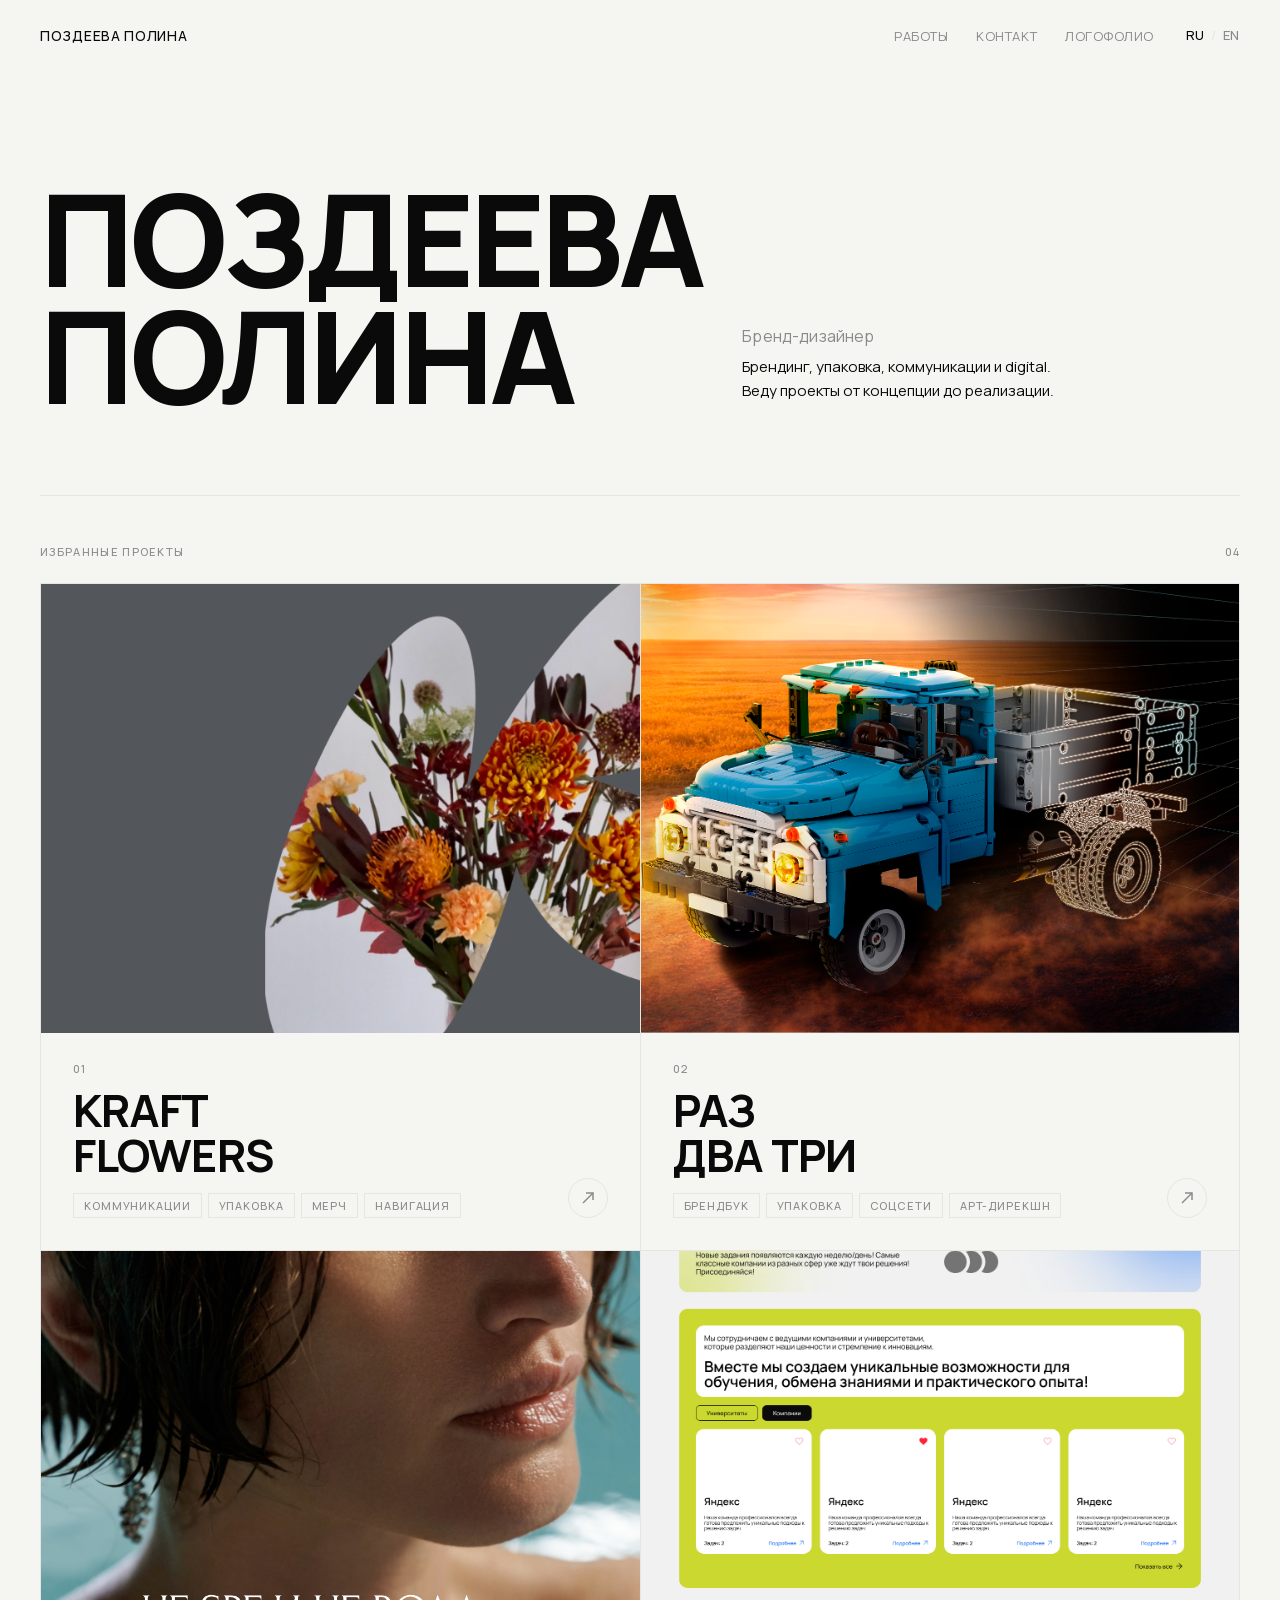
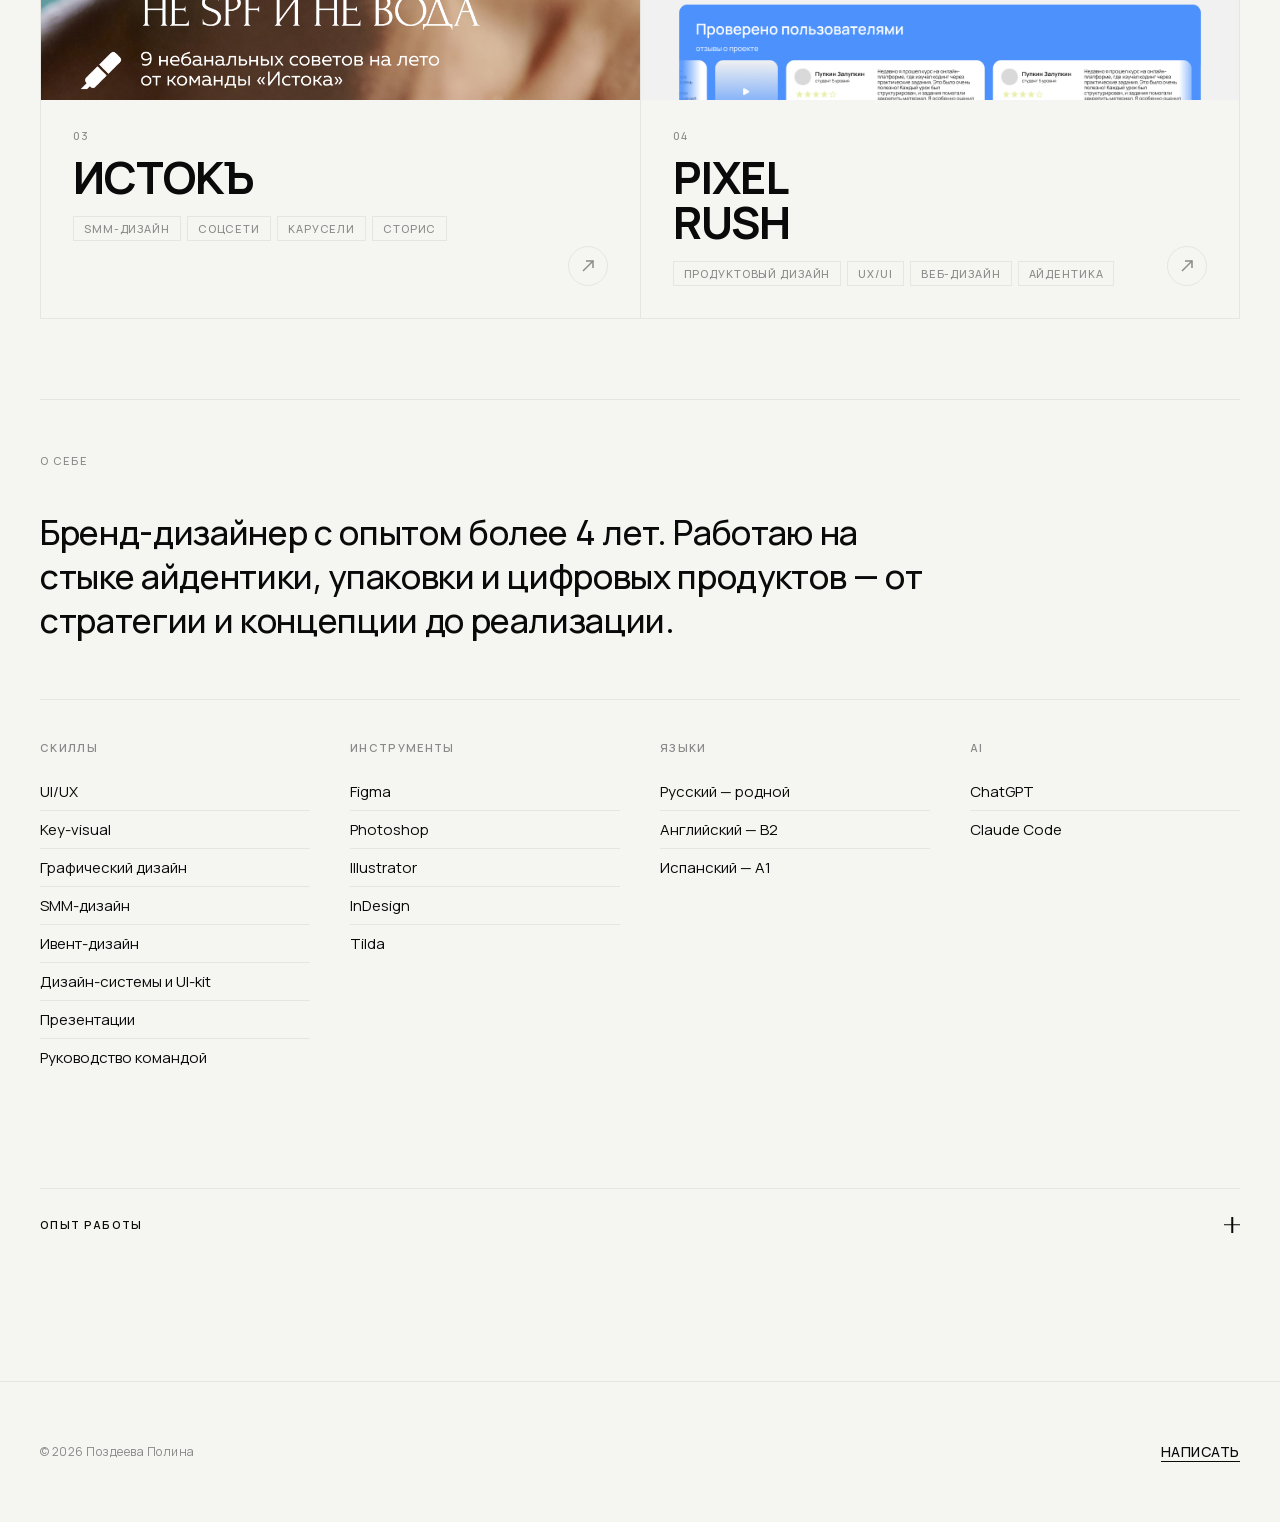
==== index.html @ fd15ca0d "Kraft: set new case cover image" ====
<!DOCTYPE html>
<html lang="ru">
<head>
  <meta charset="UTF-8">
  <meta name="viewport" content="width=device-width, initial-scale=1.0">
  <title>Поздеева Полина — Бренд-дизайнер</title>
  <meta name="description" content="Портфолио бренд-дизайнера Полины Поздеевой: брендинг, упаковка, коммуникации и digital. Kraft Flowers, Раз Два Три, Истокъ, PixelRush.">
  <meta property="og:type" content="website">
  <meta property="og:title" content="Поздеева Полина — Бренд-дизайнер">
  <meta property="og:description" content="Брендинг, упаковка, коммуникации и digital — от концепции до реализации.">
  <meta property="og:url" content="https://pauline-p-s.github.io/">
  <meta property="og:image" content="https://pauline-p-s.github.io/img/og.jpg">
  <meta property="og:image:width" content="1200">
  <meta property="og:image:height" content="630">
  <meta property="og:locale" content="ru_RU">
  <meta name="twitter:card" content="summary_large_image">
  <meta name="twitter:title" content="Поздеева Полина — Бренд-дизайнер">
  <meta name="twitter:description" content="Брендинг, упаковка, коммуникации и digital — от концепции до реализации.">
  <meta name="twitter:image" content="https://pauline-p-s.github.io/img/og.jpg">
  <meta name="theme-color" content="#f5f5f2">
  <link rel="stylesheet" href="style.css">
</head>
<body>

  <!-- NAV -->
  <nav class="nav" id="mainNav">
    <a href="index.html" class="nav-name" data-ru="Поздеева Полина" data-en="Pauline Pozdeeva">Поздеева Полина</a>
    <div class="nav-right">
      <ul class="nav-links">
        <li><a href="#cases" data-ru="Работы" data-en="Work">Работы</a></li>
        <li><a href="https://t.me/p_pauline" target="_blank" rel="noopener" data-ru="Контакт" data-en="Contact">Контакт</a></li>
        <li><a href="logofolio/index.html" data-ru="Логофолио" data-en="Logofolio">Логофолио</a></li>
      </ul>
      <div class="lang-switch">
        <button class="lang-btn active" data-lang="ru">RU</button>
        <span class="lang-sep">/</span>
        <button class="lang-btn" data-lang="en">EN</button>
      </div>
    </div>
  </nav>

  <!-- HERO -->
  <section class="hero">
    <h1 class="hero-name" data-ru="Поздеева<br>Полина" data-en="Pauline<br>Pozdeeva">Поздеева<br>Полина</h1>
    <div class="hero-info">
      <p class="hero-role" data-ru="Бренд-дизайнер" data-en="Brand Designer">Бренд-дизайнер</p>
      <p class="hero-desc" data-ru="Брендинг, упаковка, коммуникации и digital. Веду проекты от концепции до реализации." data-en="Branding, packaging, communications and digital. Driving projects from concept to delivery.">Брендинг, упаковка, коммуникации и digital. Веду проекты от концепции до реализации.</p>
    </div>
  </section>

  <div class="divider"></div>

  <!-- CASES -->
  <section id="cases">
    <div class="cases-header">
      <span class="cases-label" data-ru="Избранные проекты" data-en="Selected Work">Избранные проекты</span>
      <span class="cases-count">04</span>
    </div>

    <div class="cases-grid">

      <!-- CASE 1: KRAFT FLOWERS -->
      <a href="kraft-flowers.html" class="case-card">
        <div class="case-thumb">
          <img class="case-thumb-img" src="img/kraft-cover.png" alt="Kraft Flowers — Цветочная подписка">
        </div>
        <div class="case-body">
          <div class="case-num">01</div>
          <div class="case-client">Kraft<br>Flowers</div>
          <div class="case-tags">
            <span class="case-tag" data-ru="Коммуникации" data-en="Communications">Коммуникации</span>
            <span class="case-tag" data-ru="Упаковка" data-en="Packaging">Упаковка</span>
            <span class="case-tag" data-ru="Мерч" data-en="Merch">Мерч</span>
            <span class="case-tag" data-ru="Навигация" data-en="Wayfinding">Навигация</span>
          </div>
        </div>
        <div class="case-arrow">
          <svg viewBox="0 0 16 16"><line x1="3" y1="13" x2="13" y2="3"/><polyline points="6,3 13,3 13,10"/></svg>
        </div>
      </a>

      <!-- CASE 2: РАЗ ДВА ТРИ -->
      <a href="raz-dva-tri.html" class="case-card">
        <div class="case-thumb">
          <img class="case-thumb-img" src="img/123-zil.png" alt="Раз Два Три — конструкторы">
        </div>
        <div class="case-body">
          <div class="case-num">02</div>
          <div class="case-client">Раз<br>Два Три</div>
          <div class="case-tags">
            <span class="case-tag" data-ru="Брендбук" data-en="Brand Book">Брендбук</span>
            <span class="case-tag" data-ru="Упаковка" data-en="Packaging">Упаковка</span>
            <span class="case-tag" data-ru="Соцсети" data-en="Social Media">Соцсети</span>
            <span class="case-tag" data-ru="Арт-дирекшн" data-en="Art Direction">Арт-дирекшн</span>
          </div>
        </div>
        <div class="case-arrow">
          <svg viewBox="0 0 16 16"><line x1="3" y1="13" x2="13" y2="3"/><polyline points="6,3 13,3 13,10"/></svg>
        </div>
      </a>

      <!-- CASE 3: ИСТОКЪ -->
      <a href="istok.html" class="case-card">
        <div class="case-thumb">
          <img class="case-thumb-img" src="img/istok-1.png" alt="Истокъ — SMM-дизайн">
        </div>
        <div class="case-body">
          <div class="case-num">03</div>
          <div class="case-client">Истокъ</div>
          <div class="case-tags">
            <span class="case-tag" data-ru="SMM-дизайн" data-en="SMM Design">SMM-дизайн</span>
            <span class="case-tag" data-ru="Соцсети" data-en="Social Media">Соцсети</span>
            <span class="case-tag" data-ru="Карусели" data-en="Carousels">Карусели</span>
            <span class="case-tag" data-ru="Сторис" data-en="Stories">Сторис</span>
          </div>
        </div>
        <div class="case-arrow">
          <svg viewBox="0 0 16 16"><line x1="3" y1="13" x2="13" y2="3"/><polyline points="6,3 13,3 13,10"/></svg>
        </div>
      </a>

      <!-- CASE 4: PIXELRUSH -->
      <a href="pixelrush.html" class="case-card">
        <div class="case-thumb">
          <img class="case-thumb-img" src="img/pixelrush-concept.png" alt="PixelRush — EdTech-платформа">
        </div>
        <div class="case-body">
          <div class="case-num">04</div>
          <div class="case-client">Pixel<br>Rush</div>
          <div class="case-tags">
            <span class="case-tag" data-ru="Продуктовый дизайн" data-en="Product Design">Продуктовый дизайн</span>
            <span class="case-tag" data-ru="UX/UI" data-en="UX/UI">UX/UI</span>
            <span class="case-tag" data-ru="Веб-дизайн" data-en="Web Design">Веб-дизайн</span>
            <span class="case-tag" data-ru="Айдентика" data-en="Identity">Айдентика</span>
          </div>
        </div>
        <div class="case-arrow">
          <svg viewBox="0 0 16 16"><line x1="3" y1="13" x2="13" y2="3"/><polyline points="6,3 13,3 13,10"/></svg>
        </div>
      </a>

    </div>
  </section>

  <div class="divider" style="margin-top:80px;"></div>

  <!-- ABOUT -->
  <section id="about" class="about">
    <div class="about-header">
      <span class="cases-label" data-ru="О себе" data-en="About">О себе</span>
    </div>
    <div class="about-grid">
      <div class="about-intro">
        <p class="about-lead"
           data-ru="Бренд-дизайнер с опытом более 4 лет. Работаю на стыке айдентики, упаковки и цифровых продуктов — от стратегии и концепции до реализации."
           data-en="Brand designer with 4+ years of experience. Working at the intersection of identity, packaging and digital products — from strategy and concept to delivery.">
          Бренд-дизайнер с опытом более 4 лет. Работаю на стыке айдентики, упаковки и цифровых продуктов — от стратегии и концепции до реализации.
        </p>
      </div>

      <div class="about-cols">
        <div class="about-col">
          <h3 class="about-col-title" data-ru="Скиллы" data-en="Skills">Скиллы</h3>
          <ul class="about-list">
            <li data-ru="UI/UX" data-en="UI/UX">UI/UX</li>
            <li data-ru="Key-visual" data-en="Key-visual">Key-visual</li>
            <li data-ru="Графический дизайн" data-en="Graphic design">Графический дизайн</li>
            <li data-ru="SMM-дизайн" data-en="SMM design">SMM-дизайн</li>
            <li data-ru="Ивент-дизайн" data-en="Event design">Ивент-дизайн</li>
            <li data-ru="Дизайн-системы и UI-kit" data-en="Design systems & UI-kits">Дизайн-системы и UI-kit</li>
            <li data-ru="Презентации" data-en="Presentations">Презентации</li>
            <li data-ru="Руководство командой" data-en="Team leadership">Руководство командой</li>
          </ul>
        </div>

        <div class="about-col">
          <h3 class="about-col-title" data-ru="Инструменты" data-en="Tools">Инструменты</h3>
          <ul class="about-list">
            <li>Figma</li>
            <li>Photoshop</li>
            <li>Illustrator</li>
            <li>InDesign</li>
            <li>Tilda</li>
          </ul>
        </div>

        <div class="about-col">
          <h3 class="about-col-title" data-ru="Языки" data-en="Languages">Языки</h3>
          <ul class="about-list">
            <li data-ru="Русский — родной" data-en="Russian — native">Русский — родной</li>
            <li data-ru="Английский — B2" data-en="English — B2">Английский — B2</li>
            <li data-ru="Испанский — A1" data-en="Spanish — A1">Испанский — A1</li>
          </ul>
        </div>

        <div class="about-col">
          <h3 class="about-col-title">AI</h3>
          <ul class="about-list">
            <li>ChatGPT</li>
            <li>Claude Code</li>
          </ul>
        </div>
      </div>

      <!-- EXPERIENCE -->
      <details class="exp">
        <summary class="exp-summary">
          <span data-ru="Опыт работы" data-en="Work Experience">Опыт работы</span>
          <span class="exp-sign"></span>
        </summary>

        <div class="exp-job">
          <div class="exp-job-head">
            <span class="exp-co">Акселератор Возможностей</span>
            <span class="exp-role" data-ru="Графический дизайнер · ивент-брендинг" data-en="Graphic Designer · event branding">Графический дизайнер · ивент-брендинг</span>
            <span class="exp-dates" data-ru="июль 2024 — янв 2025" data-en="Jul 2024 — Jan 2025">июль 2024 — янв 2025</span>
          </div>
          <ul class="exp-list">
            <li data-ru="Создавала визуальные концепции конференций и хакатонов «под ключ»: логотип, фирменная графика, оформление пространства и промо-материалы." data-en="Built turnkey visual concepts for conferences and hackathons: logo, brand graphics, spatial design and promo materials.">Создавала визуальные концепции конференций и хакатонов «под ключ»: логотип, фирменная графика, оформление пространства и промо-материалы.</li>
            <li data-ru="Брендировала площадки крупных событий — включая 3 этажа Форума инновационных центров в кластере «Ломоносов»." data-en="Branded large-event venues — including 3 floors of the Innovation Centres Forum at the Lomonosov cluster.">Брендировала площадки крупных событий — включая 3 этажа Форума инновационных центров в кластере «Ломоносов».</li>
            <li data-ru="Разработала фирменный стиль для 5+ мероприятий и мерч для 1500+ участников форума." data-en="Developed identities for 5+ events and merch for 1,500+ forum attendees.">Разработала фирменный стиль для 5+ мероприятий и мерч для 1500+ участников форума.</li>
            <li data-ru="Собирала адаптивные лендинги на Tilda и вела предпечатную подготовку для широкоформатной и малой печати." data-en="Built responsive Tilda landing pages and handled pre-press for large-format and small-run printing.">Собирала адаптивные лендинги на Tilda и вела предпечатную подготовку для широкоформатной и малой печати.</li>
          </ul>
        </div>

        <div class="exp-job">
          <div class="exp-job-head">
            <span class="exp-co">PLANT</span>
            <span class="exp-role" data-ru="SMM-дизайнер · агентство" data-en="SMM Designer · agency">SMM-дизайнер · агентство</span>
            <span class="exp-dates" data-ru="май 2024 — июль 2024" data-en="May 2024 — Jul 2024">май 2024 — июль 2024</span>
          </div>
          <ul class="exp-list">
            <li data-ru="Вела контентные ленты (фото + графика) сразу для нескольких брендов: санаторий «Истокъ», косметика Story Sisters, одежда Furly, клиника POSSI." data-en="Ran content feeds (photo + graphics) for several brands at once: Istok resort, Story Sisters cosmetics, Furly clothing, POSSI clinic.">Вела контентные ленты (фото + графика) сразу для нескольких брендов: санаторий «Истокъ», косметика Story Sisters, одежда Furly, клиника POSSI.</li>
          </ul>
        </div>

        <div class="exp-job">
          <div class="exp-job-head">
            <span class="exp-co">Sibaristica Coffee Roasters</span>
            <span class="exp-role" data-ru="Дизайнер · производство и сеть кофеен" data-en="Designer · roastery & coffee shops">Дизайнер · производство и сеть кофеен</span>
            <span class="exp-dates" data-ru="май 2023 — июнь 2024" data-en="May 2023 — Jun 2024">май 2023 — июнь 2024</span>
          </div>
          <ul class="exp-list">
            <li data-ru="Отвечала за весь визуал бренда: соцсети, упаковка, мерч, инфографика и презентации." data-en="Owned the brand's entire visual output: social media, packaging, merch, infographics and presentations.">Отвечала за весь визуал бренда: соцсети, упаковка, мерч, инфографика и презентации.</li>
            <li data-ru="Собрала гайдлайн по упаковке, по которому сотрудники без дизайн-навыков самостоятельно создают визуалы — это сняло нагрузку с дизайна." data-en="Created a packaging guideline that lets non-designers produce on-brand visuals themselves — taking load off the design team.">Собрала гайдлайн по упаковке, по которому сотрудники без дизайн-навыков самостоятельно создают визуалы — это сняло нагрузку с дизайна.</li>
          </ul>
        </div>

        <div class="exp-job">
          <div class="exp-job-head">
            <span class="exp-co">BAUM</span>
            <span class="exp-role" data-ru="Графический дизайнер · IT · проектно" data-en="Graphic Designer · IT · project-based">Графический дизайнер · IT · проектно</span>
          </div>
          <ul class="exp-list">
            <li data-ru="Разработала концепцию фирменного стиля продукта Codium: логотип, цвета, шрифтовую систему." data-en="Developed the brand identity concept for the Codium product: logo, colours and type system.">Разработала концепцию фирменного стиля продукта Codium: логотип, цвета, шрифтовую систему.</li>
            <li data-ru="Создала key-visual и линейку мерча для 200+ сотрудников (лонгсливы, кардиганы, шопперы, кружки, бутылки)." data-en="Created the key visual and a merch line for 200+ employees (longsleeves, cardigans, totes, mugs, bottles).">Создала key-visual и линейку мерча для 200+ сотрудников (лонгсливы, кардиганы, шопперы, кружки, бутылки).</li>
            <li data-ru="Готовила макеты к печати, адаптировала веб-страницы под десктоп и мобайл, вела коммуникацию с производствами и подрядчиками." data-en="Prepared print-ready artwork, adapted web pages for desktop and mobile, and managed production houses and contractors.">Готовила макеты к печати, адаптировала веб-страницы под десктоп и мобайл, вела коммуникацию с производствами и подрядчиками.</li>
          </ul>
        </div>

        <div class="exp-job">
          <div class="exp-job-head">
            <span class="exp-co">MIXAR</span>
            <span class="exp-role" data-ru="UI/UX-дизайнер · AR/VR-агентство · проектно" data-en="UI/UX Designer · AR/VR agency · project-based">UI/UX-дизайнер · AR/VR-агентство · проектно</span>
          </div>
          <ul class="exp-list">
            <li data-ru="Проектировала интерфейсы сайтов и веб-страниц." data-en="Designed interfaces for websites and web pages.">Проектировала интерфейсы сайтов и веб-страниц.</li>
            <li data-ru="Сделала UI для интерфейса 3D-визуализации (проект для ЛУКОЙЛ) и админ-панели заказчика." data-en="Designed the UI for a 3D-visualization interface (a project for Lukoil) and the client's admin panel.">Сделала UI для интерфейса 3D-визуализации (проект для ЛУКОЙЛ) и админ-панели заказчика.</li>
          </ul>
        </div>

        <div class="exp-job">
          <div class="exp-job-head">
            <span class="exp-co">LINII</span>
            <span class="exp-role" data-ru="SMM-дизайнер · брендинговое агентство · проектно" data-en="SMM Designer · branding agency · project-based">SMM-дизайнер · брендинговое агентство · проектно</span>
          </div>
          <ul class="exp-list">
            <li data-ru="Сделала 30+ креативов для соцсетей строго в бренд-гайдлайне: кейсы, тренды в дизайне, анонсы мероприятий, интервью с экспертами." data-en="Produced 30+ social creatives strictly within the brand guideline: case studies, design trends, event announcements, expert interviews.">Сделала 30+ креативов для соцсетей строго в бренд-гайдлайне: кейсы, тренды в дизайне, анонсы мероприятий, интервью с экспертами.</li>
            <li data-ru="Монтировала видео и адаптировала экспертные статьи к публикации — подбор иллюстраций и вёрстка в едином стиле бренда." data-en="Edited video and adapted expert articles for publication — sourcing imagery and laying out content in the unified brand style.">Монтировала видео и адаптировала экспертные статьи к публикации — подбор иллюстраций и вёрстка в едином стиле бренда.</li>
          </ul>
        </div>
      </details>
    </div>
  </section>

  <!-- FOOTER -->
  <footer class="footer">
    <span class="footer-copy" data-ru="© 2026 Поздеева Полина" data-en="© 2026 Pauline Pozdeeva">© 2026 Поздеева Полина</span>
    <div class="footer-contact">
      <a href="https://t.me/p_pauline" target="_blank" rel="noopener" data-ru="Написать" data-en="Get in touch">Написать</a>
    </div>
  </footer>

  <script src="lang.js"></script>
  <script>
    // Nav scroll state
    const nav = document.getElementById('mainNav');
    window.addEventListener('scroll', () => {
      nav.classList.toggle('scrolled', window.scrollY > 10);
    });
  </script>
</body>
</html>
---- style.css ----
/* ============================================
   PAULINE POZDEEVA — PORTFOLIO
   ============================================ */

@font-face {
  font-family: 'Hauora';
  src: url('fonts/HauoraGX.ttf') format('truetype');
  font-weight: 100 900;
  font-style: normal;
}

/* ---- RESET & BASE ---- */
*, *::before, *::after { box-sizing: border-box; margin: 0; padding: 0; }

:root {
  --black: #0a0a0a;
  --white: #f5f5f2;
  --grey: #8a8a8a;
  --grey-light: #e5e5e2;
  --font: 'Hauora', 'Arial', sans-serif;
  --ease: cubic-bezier(0.16, 1, 0.3, 1);
}

html { font-size: 16px; scroll-behavior: smooth; }

body {
  font-family: var(--font);
  background: var(--white);
  color: var(--black);
  -webkit-font-smoothing: antialiased;
  overflow-x: hidden;
}

a { color: inherit; text-decoration: none; }
img { display: block; width: 100%; height: 100%; object-fit: cover; }

/* ---- NAV ---- */
.nav {
  position: fixed;
  top: 0; left: 0; right: 0;
  z-index: 100;
  display: flex;
  justify-content: space-between;
  align-items: center;
  padding: 24px 40px;
  background: var(--white);
  border-bottom: 1px solid transparent;
  transition: border-color 0.3s;
}

.nav.scrolled { border-color: var(--grey-light); }

.nav-name {
  font-size: 14px;
  font-weight: 500;
  letter-spacing: 0.05em;
  text-transform: uppercase;
}

.nav-right {
  display: flex;
  align-items: center;
  gap: 32px;
}

.nav-links {
  display: flex;
  gap: 28px;
  list-style: none;
}

.nav-links a {
  font-size: 13px;
  font-weight: 400;
  color: var(--grey);
  letter-spacing: 0.04em;
  text-transform: uppercase;
  transition: color 0.2s;
}
.nav-links a:hover { color: var(--black); }

.lang-switch {
  display: flex;
  gap: 6px;
  font-size: 13px;
  font-weight: 500;
  letter-spacing: 0.05em;
  text-transform: uppercase;
}

.lang-btn {
  background: none;
  border: none;
  cursor: pointer;
  font-family: var(--font);
  font-size: 13px;
  font-weight: 500;
  letter-spacing: 0.05em;
  text-transform: uppercase;
  color: var(--grey);
  transition: color 0.2s;
  padding: 0;
}
.lang-btn.active { color: var(--black); }
.lang-btn:hover { color: var(--black); }

.lang-sep { color: var(--grey-light); }

/* ---- HERO ---- */
.hero {
  padding: 160px 40px 80px;
  display: grid;
  grid-template-columns: 1fr 1fr;
  gap: 0;
  align-items: end;
  min-height: 55vh;
}

.hero-name {
  font-size: clamp(72px, 10vw, 140px);
  font-weight: 800;
  line-height: 0.92;
  letter-spacing: -0.03em;
  text-transform: uppercase;
}

.hero-info {
  padding-bottom: 12px;
  padding-left: 40px;
}

.hero-role {
  font-size: 16px;
  font-weight: 400;
  color: var(--grey);
  margin-bottom: 8px;
  letter-spacing: 0.01em;
}

.hero-desc {
  font-size: 15px;
  font-weight: 400;
  line-height: 1.6;
  max-width: 320px;
  color: var(--black);
}

/* ---- DIVIDER ---- */
.divider {
  height: 1px;
  background: var(--grey-light);
  margin: 0 40px;
}

/* ---- CASES ---- */
.cases-header {
  padding: 48px 40px 24px;
  display: flex;
  justify-content: space-between;
  align-items: baseline;
}

.cases-label {
  font-size: 11px;
  font-weight: 500;
  letter-spacing: 0.12em;
  text-transform: uppercase;
  color: var(--grey);
}

.cases-count {
  font-size: 11px;
  font-weight: 500;
  letter-spacing: 0.1em;
  color: var(--grey);
}

.cases-grid {
  display: grid;
  grid-template-columns: 1fr 1fr;
  gap: 1px;
  background: var(--grey-light);
  margin: 0 40px;
  border: 1px solid var(--grey-light);
}

/* ---- CASE CARD ---- */
.case-card {
  background: var(--white);
  cursor: pointer;
  overflow: hidden;
  position: relative;
  display: block;
  transition: background 0.3s var(--ease);
}

.case-card:hover { background: var(--black); }

.case-thumb {
  aspect-ratio: 4/3;
  overflow: hidden;
  position: relative;
  background: var(--grey-light);
}

.case-thumb-img {
  width: 100%;
  height: 100%;
  object-fit: cover;
  transition: transform 0.7s var(--ease), opacity 0.3s;
}
.case-card:hover .case-thumb-img { transform: scale(1.04); }

/* KF placeholder */
.case-thumb-placeholder {
  width: 100%;
  height: 100%;
  display: flex;
  align-items: center;
  justify-content: center;
  transition: opacity 0.3s;
}
.kf-placeholder {
  background: #4a4f4a;
}
.kf-placeholder-inner {
  width: 60px;
  height: 60px;
  opacity: 0.3;
}

.case-body {
  padding: 28px 32px 32px;
}

.case-num {
  font-size: 11px;
  font-weight: 500;
  letter-spacing: 0.1em;
  color: var(--grey);
  margin-bottom: 12px;
  transition: color 0.3s;
}
.case-card:hover .case-num { color: rgba(255,255,255,0.4); }

.case-client {
  font-size: clamp(28px, 3.5vw, 48px);
  font-weight: 700;
  line-height: 1;
  letter-spacing: -0.02em;
  text-transform: uppercase;
  margin-bottom: 10px;
  transition: color 0.3s;
}
.case-card:hover .case-client { color: var(--white); }

.case-tags {
  display: flex;
  flex-wrap: wrap;
  gap: 6px;
  margin-top: 16px;
}

.case-tag {
  font-size: 11px;
  font-weight: 500;
  letter-spacing: 0.08em;
  text-transform: uppercase;
  padding: 4px 10px;
  border: 1px solid var(--grey-light);
  color: var(--grey);
  transition: border-color 0.3s, color 0.3s;
}
.case-card:hover .case-tag {
  border-color: rgba(255,255,255,0.15);
  color: rgba(255,255,255,0.5);
}

.case-arrow {
  position: absolute;
  bottom: 32px;
  right: 32px;
  width: 40px;
  height: 40px;
  border: 1px solid var(--grey-light);
  border-radius: 50%;
  display: flex;
  align-items: center;
  justify-content: center;
  transition: all 0.3s var(--ease);
}
.case-arrow svg {
  width: 16px;
  height: 16px;
  stroke: var(--grey);
  fill: none;
  stroke-width: 1.5;
  transition: stroke 0.3s;
}
.case-card:hover .case-arrow {
  border-color: rgba(255,255,255,0.3);
  transform: translate(2px, -2px);
}
.case-card:hover .case-arrow svg { stroke: var(--white); }

/* ---- FOOTER ---- */
.footer {
  padding: 60px 40px;
  display: flex;
  justify-content: space-between;
  align-items: center;
  margin-top: 80px;
  border-top: 1px solid var(--grey-light);
}

.footer-copy {
  font-size: 12px;
  color: var(--grey);
  letter-spacing: 0.04em;
}

.footer-contact { display: flex; align-items: center; gap: 28px; }
.footer-contact a {
  font-size: 14px;
  font-weight: 500;
  letter-spacing: 0.04em;
  text-transform: uppercase;
  border-bottom: 1px solid var(--black);
  transition: opacity 0.2s;
}
.footer-contact a:hover { opacity: 0.5; }

/* ============================================
   CASE PAGE
   ============================================ */

.case-page-nav {
  position: fixed;
  top: 0; left: 0; right: 0;
  z-index: 100;
  display: flex;
  justify-content: space-between;
  align-items: center;
  padding: 24px 40px;
  background: var(--white);
  border-bottom: 1px solid var(--grey-light);
}

.back-link {
  display: flex;
  align-items: center;
  gap: 10px;
  font-size: 13px;
  font-weight: 500;
  letter-spacing: 0.05em;
  text-transform: uppercase;
  color: var(--grey);
  transition: color 0.2s;
}
.back-link:hover { color: var(--black); }
.back-link svg {
  width: 16px; height: 16px;
  stroke: currentColor; fill: none; stroke-width: 1.5;
}

/* Case Hero */
.case-hero {
  padding: 130px 40px 64px;
  display: grid;
  grid-template-columns: 1fr 1fr;
  gap: 40px;
  align-items: end;
}

.case-hero-meta { }

.case-hero-index {
  font-size: 11px;
  font-weight: 500;
  letter-spacing: 0.12em;
  text-transform: uppercase;
  color: var(--grey);
  margin-bottom: 20px;
}

.case-hero-title {
  font-size: clamp(56px, 8vw, 112px);
  font-weight: 800;
  line-height: 0.9;
  letter-spacing: -0.03em;
  text-transform: uppercase;
}

.case-hero-desc {
  font-size: 16px;
  font-weight: 400;
  line-height: 1.65;
  color: #444;
  max-width: 400px;
}

.case-hero-tags {
  display: flex;
  flex-wrap: wrap;
  gap: 8px;
  margin-top: 24px;
}
.case-hero-tag {
  font-size: 11px;
  font-weight: 500;
  letter-spacing: 0.08em;
  text-transform: uppercase;
  padding: 5px 12px;
  border: 1px solid var(--grey-light);
  color: var(--grey);
}

/* Case Sections */
.case-section {
  padding: 0 40px 80px;
}

.case-section-label {
  font-size: 11px;
  font-weight: 500;
  letter-spacing: 0.12em;
  text-transform: uppercase;
  color: var(--grey);
  margin-bottom: 32px;
  padding-top: 64px;
  border-top: 1px solid var(--grey-light);
}

.case-section-title {
  font-size: clamp(32px, 4vw, 52px);
  font-weight: 700;
  line-height: 1;
  letter-spacing: -0.02em;
  text-transform: uppercase;
  margin-bottom: 20px;
}

.case-section-text {
  font-size: 15px;
  line-height: 1.7;
  color: #444;
  max-width: 560px;
  margin-bottom: 40px;
}

/* Image grids */
.img-full {
  aspect-ratio: 16/9;
  overflow: hidden;
  background: var(--grey-light);
  margin-bottom: 2px;
}

.img-two {
  display: grid;
  grid-template-columns: 1fr 1fr;
  gap: 2px;
  margin-bottom: 2px;
}

.img-two .img-cell {
  aspect-ratio: 4/3;
  overflow: hidden;
  background: var(--grey-light);
}

.img-three {
  display: grid;
  grid-template-columns: 1fr 1fr 1fr;
  gap: 2px;
  margin-bottom: 2px;
}

.img-three .img-cell {
  aspect-ratio: 3/4;
  overflow: hidden;
  background: var(--grey-light);
}

.img-wide-narrow {
  display: grid;
  grid-template-columns: 2fr 1fr;
  gap: 2px;
  margin-bottom: 2px;
}
.img-wide-narrow .img-cell {
  aspect-ratio: auto;
  min-height: 400px;
  overflow: hidden;
  background: var(--grey-light);
}

/* Placeholder fills */
.fill-kf-dark { background: #3d4240; }
.fill-kf-green { background: #5a7a3a; }
.fill-dark { background: #111; }
.fill-kraft { background: #c8a96e; }

.placeholder-label {
  display: flex;
  align-items: center;
  justify-content: center;
  width: 100%;
  height: 100%;
  font-size: 11px;
  letter-spacing: 0.1em;
  text-transform: uppercase;
  color: rgba(255,255,255,0.2);
  font-weight: 500;
}

/* Caption */
.caption {
  font-size: 12px;
  color: var(--grey);
  letter-spacing: 0.04em;
  margin-top: 12px;
  margin-bottom: 40px;
}

/* ============================================
   ABOUT SECTION
   ============================================ */
.about { padding: 48px 40px 40px; }
.about-header { margin-bottom: 40px; }

.about-grid { display: grid; grid-template-columns: 1fr; gap: 56px; }

.about-lead {
  font-size: clamp(22px, 2.8vw, 34px);
  font-weight: 500;
  line-height: 1.3;
  letter-spacing: -0.01em;
  max-width: 900px;
}

.about-cols {
  display: grid;
  grid-template-columns: repeat(4, 1fr);
  gap: 40px;
  border-top: 1px solid var(--grey-light);
  padding-top: 40px;
}
@media (max-width: 1000px) and (min-width: 769px) {
  .about-cols { grid-template-columns: repeat(2, 1fr); gap: 32px 40px; }
}

.about-col-title {
  font-size: 11px;
  font-weight: 600;
  letter-spacing: 0.12em;
  text-transform: uppercase;
  color: var(--grey);
  margin-bottom: 18px;
}

.about-list { list-style: none; }
.about-list li {
  font-size: 15px;
  font-weight: 400;
  line-height: 1;
  padding: 11px 0;
  border-bottom: 1px solid var(--grey-light);
}
.about-list li:last-child { border-bottom: none; }

/* EXPERIENCE — collapsible */
.exp { border-top: 1px solid var(--grey-light); margin-top: 56px; }
.exp-summary {
  list-style: none;
  cursor: pointer;
  display: flex;
  align-items: center;
  justify-content: space-between;
  padding: 28px 0;
  font-size: 11px;
  font-weight: 600;
  letter-spacing: 0.12em;
  text-transform: uppercase;
  color: var(--black);
  transition: color 0.2s;
}
.exp-summary:hover { color: var(--grey); }
.exp-summary::-webkit-details-marker { display: none; }
.exp-sign { position: relative; width: 16px; height: 16px; flex-shrink: 0; }
.exp-sign::before, .exp-sign::after {
  content: ""; position: absolute; background: currentColor;
  top: 50%; left: 50%; transform: translate(-50%, -50%);
}
.exp-sign::before { width: 16px; height: 1.5px; }
.exp-sign::after  { width: 1.5px; height: 16px; transition: transform 0.25s var(--ease); }
.exp[open] .exp-sign::after { transform: translate(-50%, -50%) scaleY(0); }

.exp-job { padding: 26px 0; border-top: 1px solid var(--grey-light); }
.exp-job-head { display: flex; align-items: baseline; gap: 14px; flex-wrap: wrap; }
.exp-co { font-size: 19px; font-weight: 600; letter-spacing: -0.01em; }
.exp-role { font-size: 14px; color: var(--grey); }
.exp-dates { margin-left: auto; font-size: 13px; color: var(--grey); letter-spacing: 0.02em; white-space: nowrap; }
.exp-list { list-style: none; margin-top: 14px; display: grid; gap: 8px; max-width: 760px; }
.exp-list li { font-size: 15px; line-height: 1.45; color: #3a3a3a; padding-left: 18px; position: relative; }
.exp-list li::before { content: "—"; position: absolute; left: 0; color: var(--grey); }
@media (max-width: 640px) {
  .exp-dates { margin-left: 0; width: 100%; }
}

/* ============================================
   LOGOFOLIO LINK BUTTON
   ============================================ */
.logofolio-link {
  display: inline-flex;
  align-items: center;
  gap: 14px;
  padding: 18px 28px;
  border: 1px solid var(--black);
  font-size: 15px;
  font-weight: 600;
  letter-spacing: 0.04em;
  text-transform: uppercase;
  transition: background 0.3s var(--ease), color 0.3s var(--ease);
}
.logofolio-link:hover { background: var(--black); color: var(--white); }
.logofolio-link svg {
  width: 16px; height: 16px;
  stroke: currentColor; fill: none; stroke-width: 1.5;
  transition: transform 0.3s var(--ease);
}
.logofolio-link:hover svg { transform: translate(2px, -2px); }

/* ============================================
   MASONRY GALLERY
   ============================================ */

.masonry {
  columns: 2;
  column-gap: 6px;
  margin-bottom: 40px;
}

.masonry-item {
  break-inside: avoid;
  margin-bottom: 6px;
  cursor: zoom-in;
  overflow: hidden;
  position: relative;
}

.masonry-item img {
  display: block;
  width: 100%;
  height: auto;
  transition: transform 0.5s var(--ease);
}

.masonry-item:hover img {
  transform: scale(1.02);
}

.masonry-3 { columns: 3; }
.masonry-2 { columns: 2; }

/* ============================================
   LIGHTBOX
   ============================================ */

.lightbox-overlay {
  position: fixed;
  inset: 0;
  z-index: 9999;
  background: rgba(10,10,10,0.96);
  display: flex;
  align-items: center;
  justify-content: center;
  opacity: 0;
  pointer-events: none;
  transition: opacity 0.3s;
}

.lightbox-overlay.active {
  opacity: 1;
  pointer-events: all;
}

.lightbox-img {
  max-width: 90vw;
  max-height: 90vh;
  width: auto;
  height: auto;
  object-fit: contain;
  display: block;
  transform: scale(0.96);
  transition: transform 0.35s var(--ease);
}

.lightbox-overlay.active .lightbox-img {
  transform: scale(1);
}

.lightbox-close {
  position: fixed;
  top: 24px;
  right: 32px;
  background: none;
  border: none;
  cursor: pointer;
  color: rgba(255,255,255,0.6);
  font-family: var(--font);
  font-size: 13px;
  font-weight: 500;
  letter-spacing: 0.1em;
  text-transform: uppercase;
  padding: 8px;
  transition: color 0.2s;
}
.lightbox-close:hover { color: #fff; }

.lightbox-nav {
  position: fixed;
  top: 50%;
  transform: translateY(-50%);
  background: none;
  border: 1px solid rgba(255,255,255,0.15);
  color: rgba(255,255,255,0.5);
  width: 44px;
  height: 44px;
  border-radius: 50%;
  cursor: pointer;
  display: flex;
  align-items: center;
  justify-content: center;
  transition: all 0.2s;
}
.lightbox-nav:hover { border-color: rgba(255,255,255,0.5); color: #fff; }
.lightbox-nav svg { width: 16px; height: 16px; stroke: currentColor; fill: none; stroke-width: 1.5; }
.lightbox-prev { left: 24px; }
.lightbox-next { right: 24px; }

.lightbox-counter {
  position: fixed;
  bottom: 24px;
  left: 50%;
  transform: translateX(-50%);
  font-size: 12px;
  color: rgba(255,255,255,0.3);
  letter-spacing: 0.1em;
}

/* ============================================
   RESPONSIVE
   ============================================ */

@media (max-width: 768px) {
  .nav { padding: 20px 24px; }
  .nav-links { display: none; }

  .hero { grid-template-columns: 1fr; padding: 120px 24px 60px; gap: 24px; }
  .hero-info { padding-left: 0; }

  .divider { margin: 0 24px; }
  .cases-header { padding: 40px 24px 20px; }
  .cases-grid { grid-template-columns: 1fr; margin: 0 24px; }

  .case-body { padding: 20px 24px 80px; }
  .case-arrow { bottom: 24px; right: 24px; }

  .footer { padding: 40px 24px; flex-direction: column; gap: 16px; align-items: flex-start; }

  .case-hero { grid-template-columns: 1fr; padding: 110px 24px 48px; gap: 24px; }
  .case-section { padding: 0 24px 60px; }

  .img-two, .img-three, .img-wide-narrow { grid-template-columns: 1fr; }

  .masonry, .masonry-3 { columns: 1; }
  .masonry-2 { columns: 2; }
  .lightbox-nav { display: none; }

  .about { padding: 40px 24px; }
  .about-cols { grid-template-columns: 1fr; gap: 32px; }
}
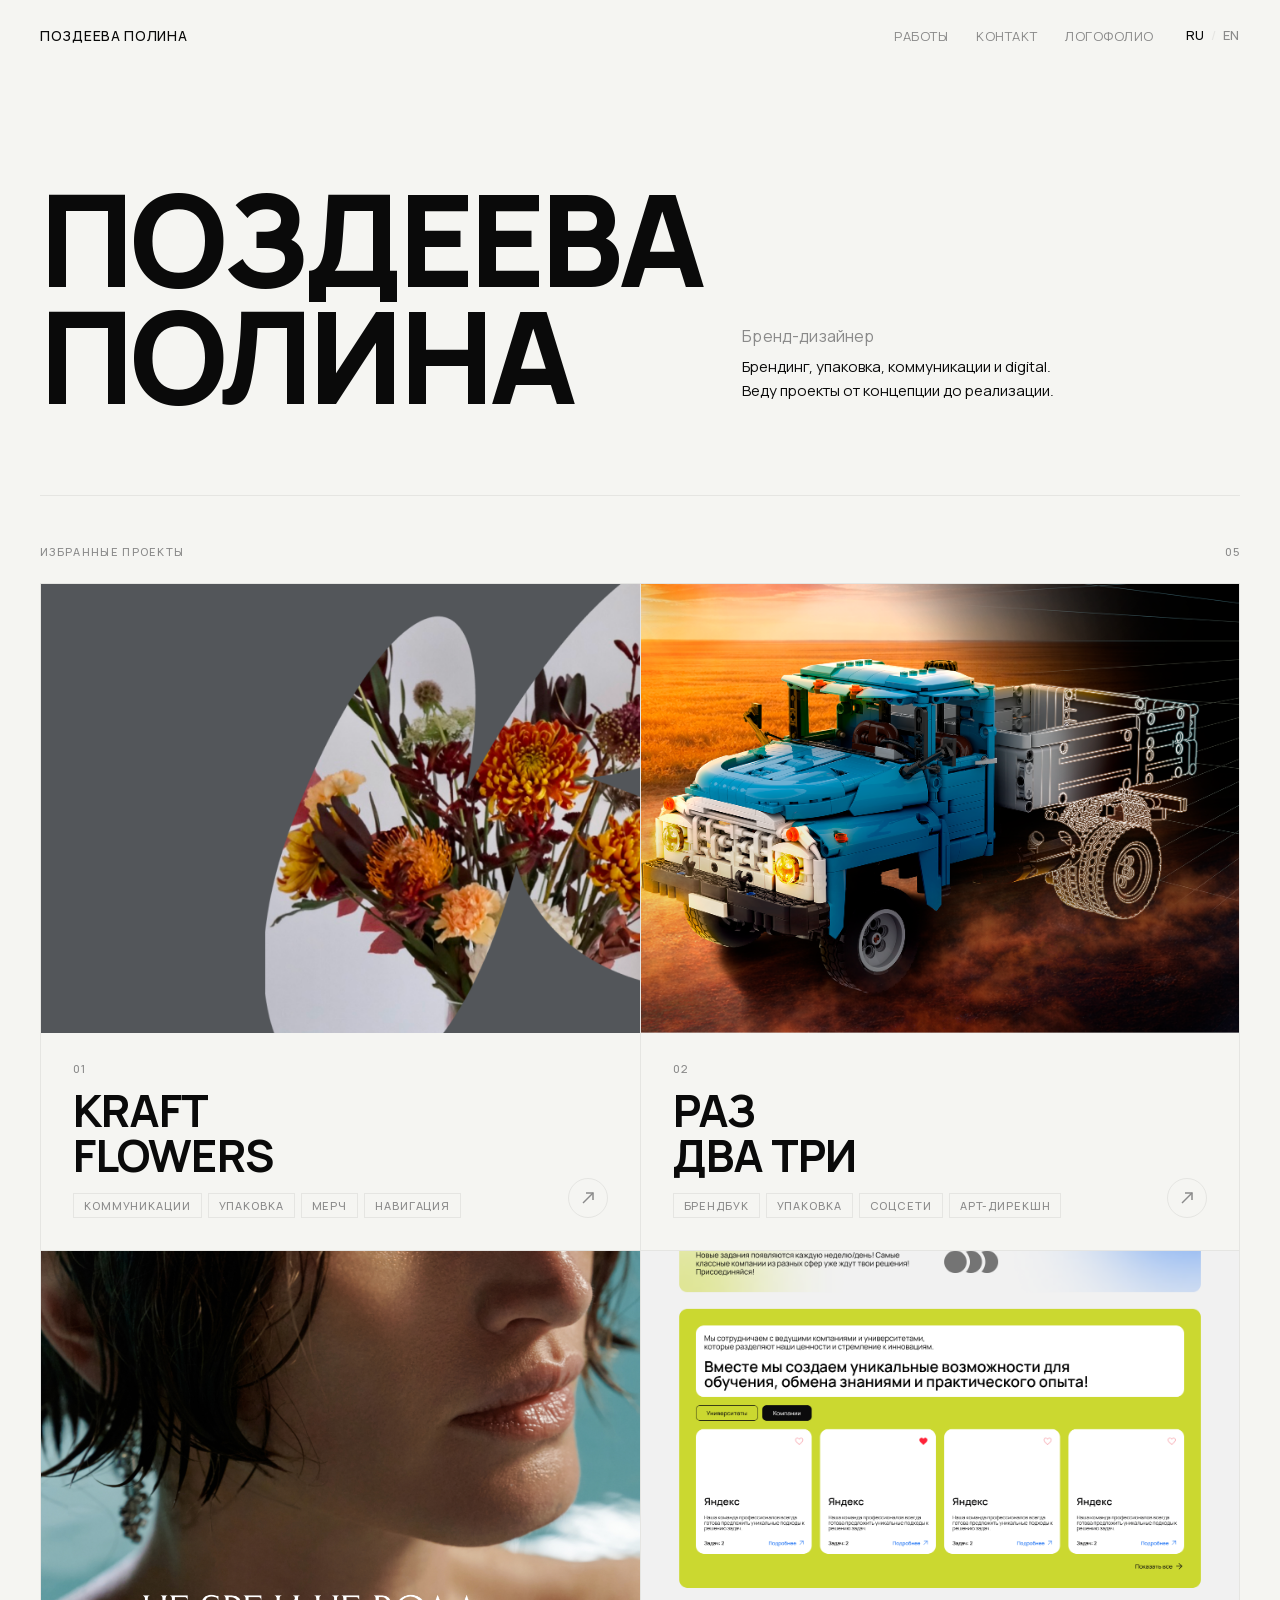
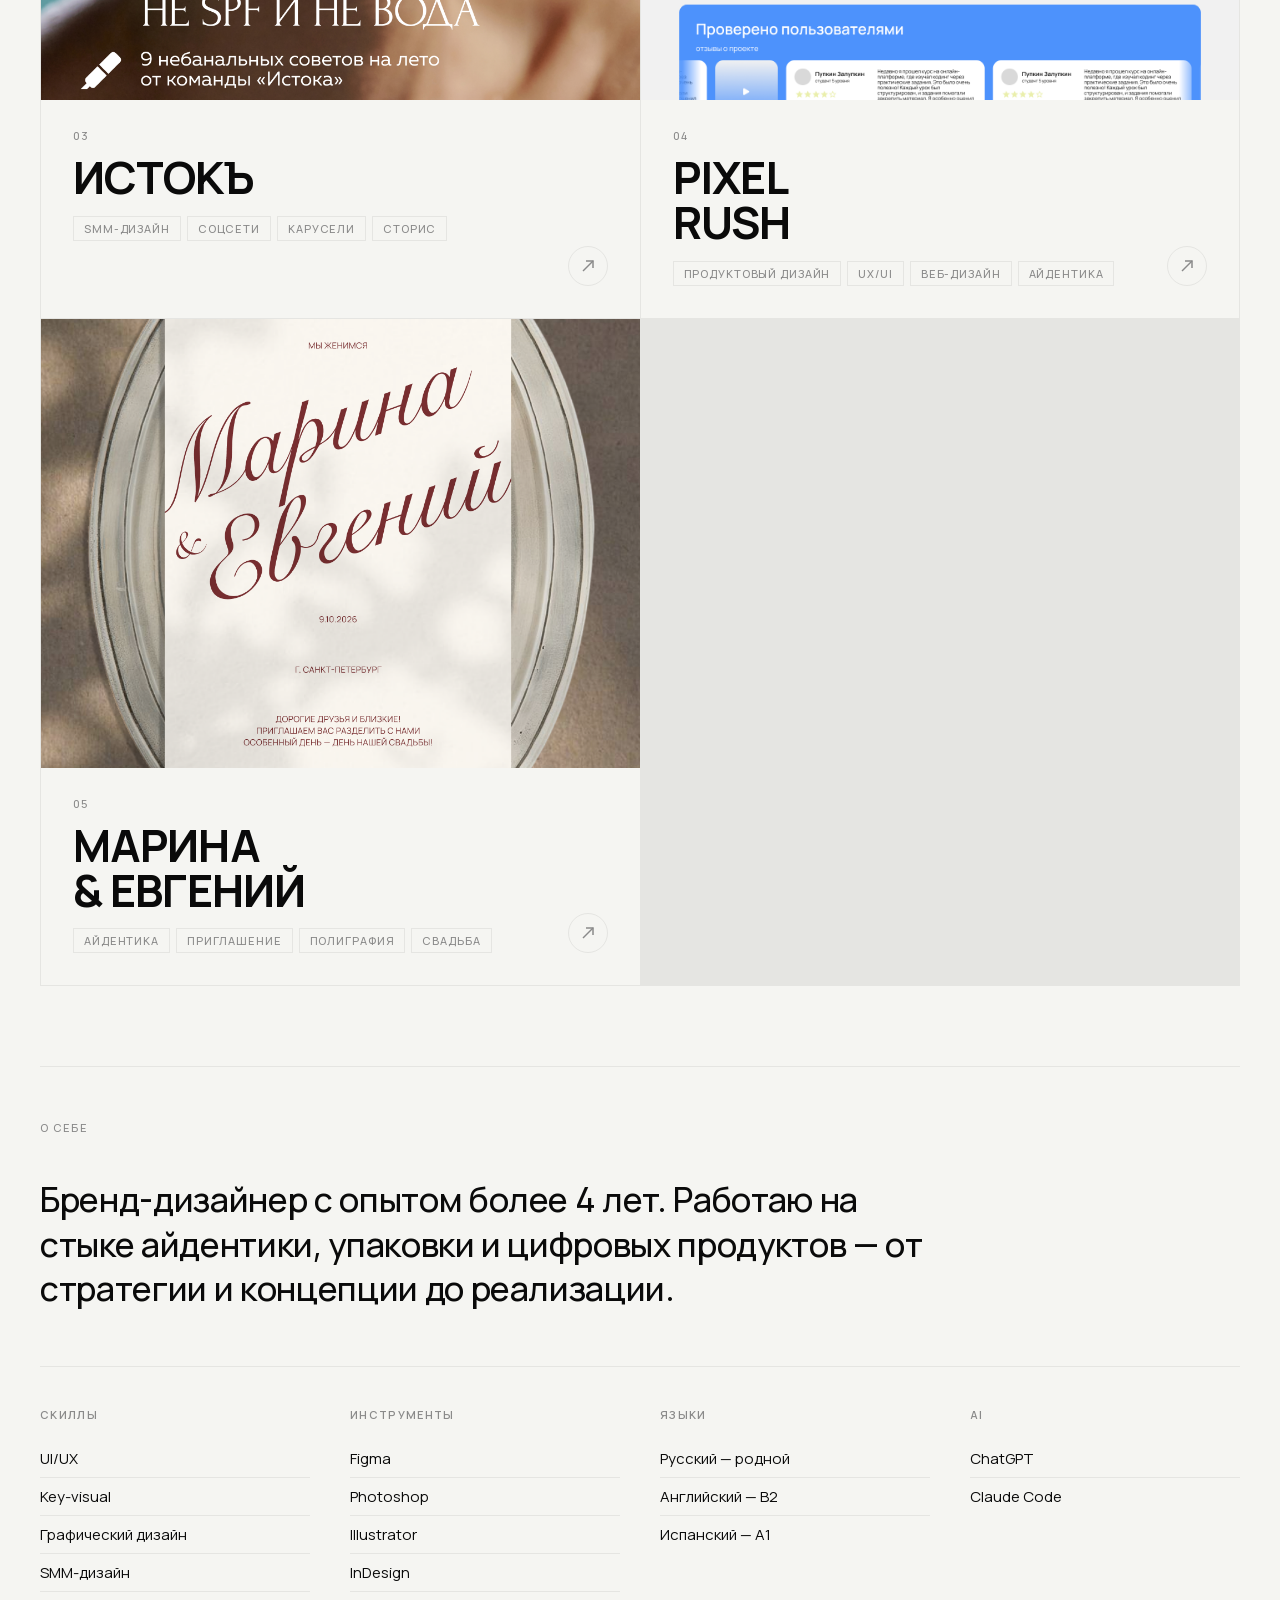
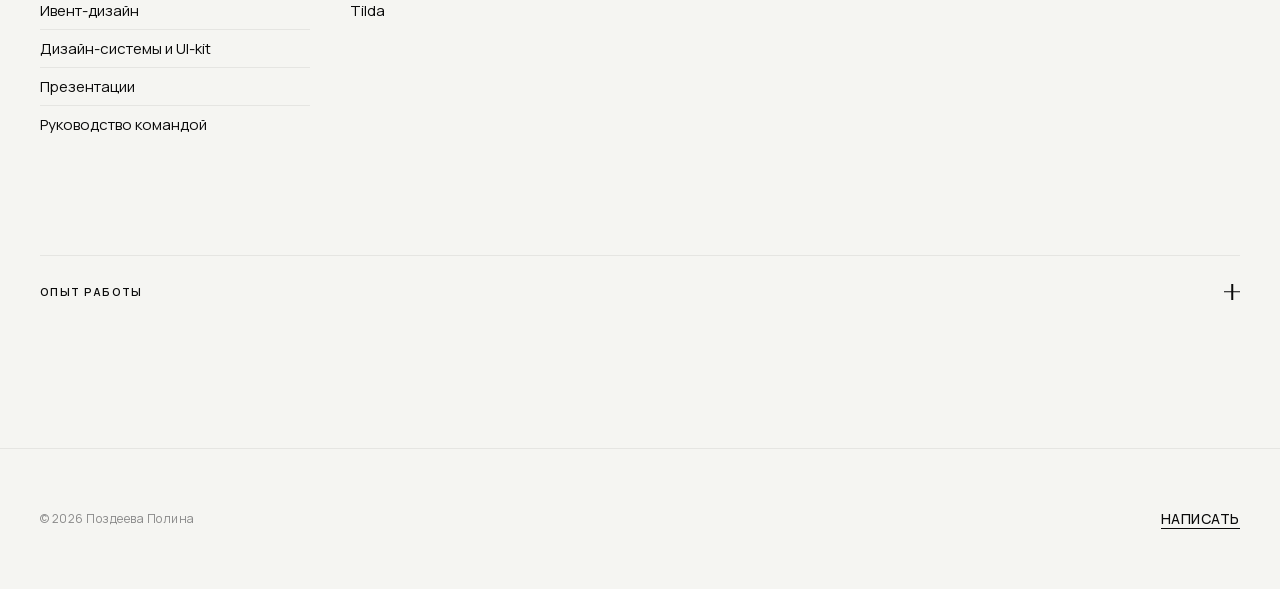
==== commit f935646c: "Add wedding case (Marina & Evgeny) with interactive PDF invitation" ====
--- a/index.html
+++ b/index.html
@@ -54,7 +54,7 @@
   <section id="cases">
     <div class="cases-header">
       <span class="cases-label" data-ru="Избранные проекты" data-en="Selected Work">Избранные проекты</span>
-      <span class="cases-count">04</span>
+      <span class="cases-count">05</span>
     </div>
 
     <div class="cases-grid">
@@ -132,6 +132,26 @@
             <span class="case-tag" data-ru="UX/UI" data-en="UX/UI">UX/UI</span>
             <span class="case-tag" data-ru="Веб-дизайн" data-en="Web Design">Веб-дизайн</span>
             <span class="case-tag" data-ru="Айдентика" data-en="Identity">Айдентика</span>
+          </div>
+        </div>
+        <div class="case-arrow">
+          <svg viewBox="0 0 16 16"><line x1="3" y1="13" x2="13" y2="3"/><polyline points="6,3 13,3 13,10"/></svg>
+        </div>
+      </a>
+
+      <!-- CASE 5: WEDDING -->
+      <a href="wedding.html" class="case-card">
+        <div class="case-thumb">
+          <img class="case-thumb-img" src="img/envelope-m.png" alt="Свадьба Марины и Евгения — айдентика">
+        </div>
+        <div class="case-body">
+          <div class="case-num">05</div>
+          <div class="case-client">Марина<br>&amp; Евгений</div>
+          <div class="case-tags">
+            <span class="case-tag" data-ru="Айдентика" data-en="Identity">Айдентика</span>
+            <span class="case-tag" data-ru="Приглашение" data-en="Invitation">Приглашение</span>
+            <span class="case-tag" data-ru="Полиграфия" data-en="Print">Полиграфия</span>
+            <span class="case-tag" data-ru="Свадьба" data-en="Wedding">Свадьба</span>
           </div>
         </div>
         <div class="case-arrow">
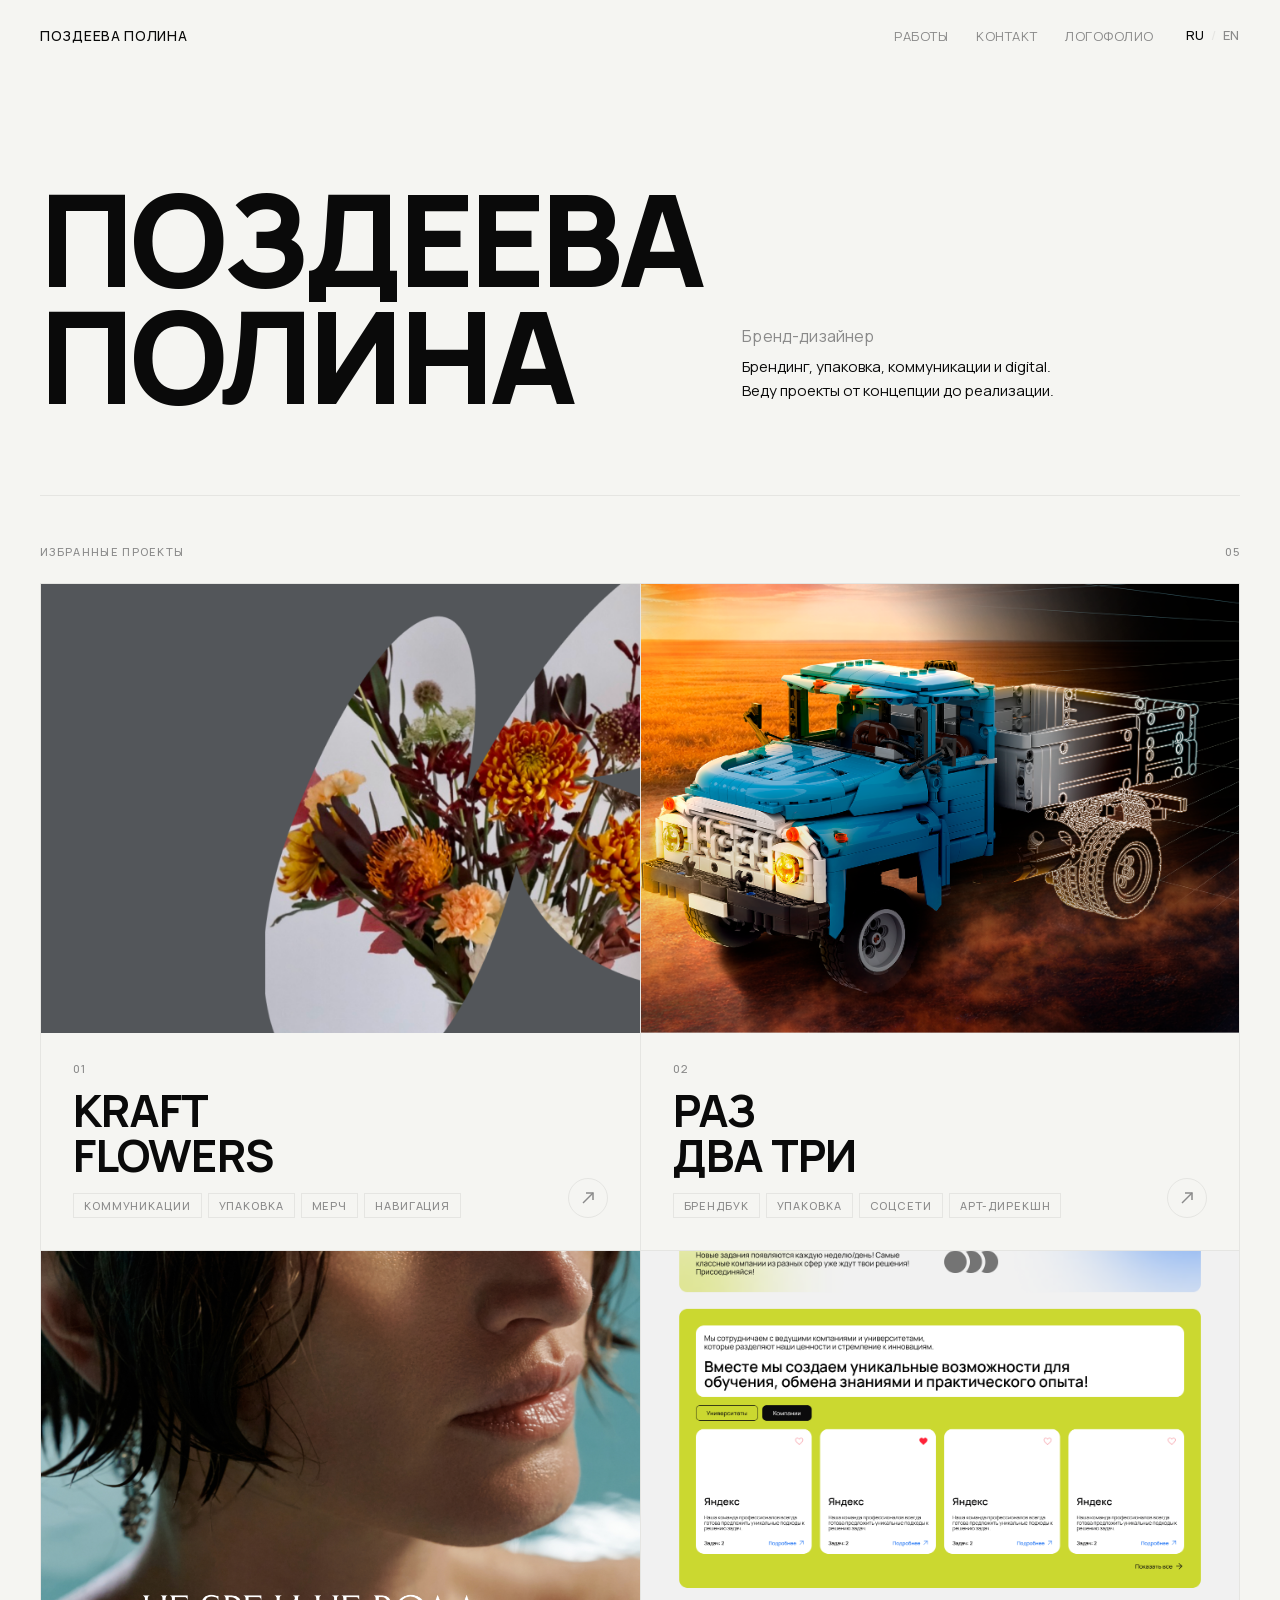
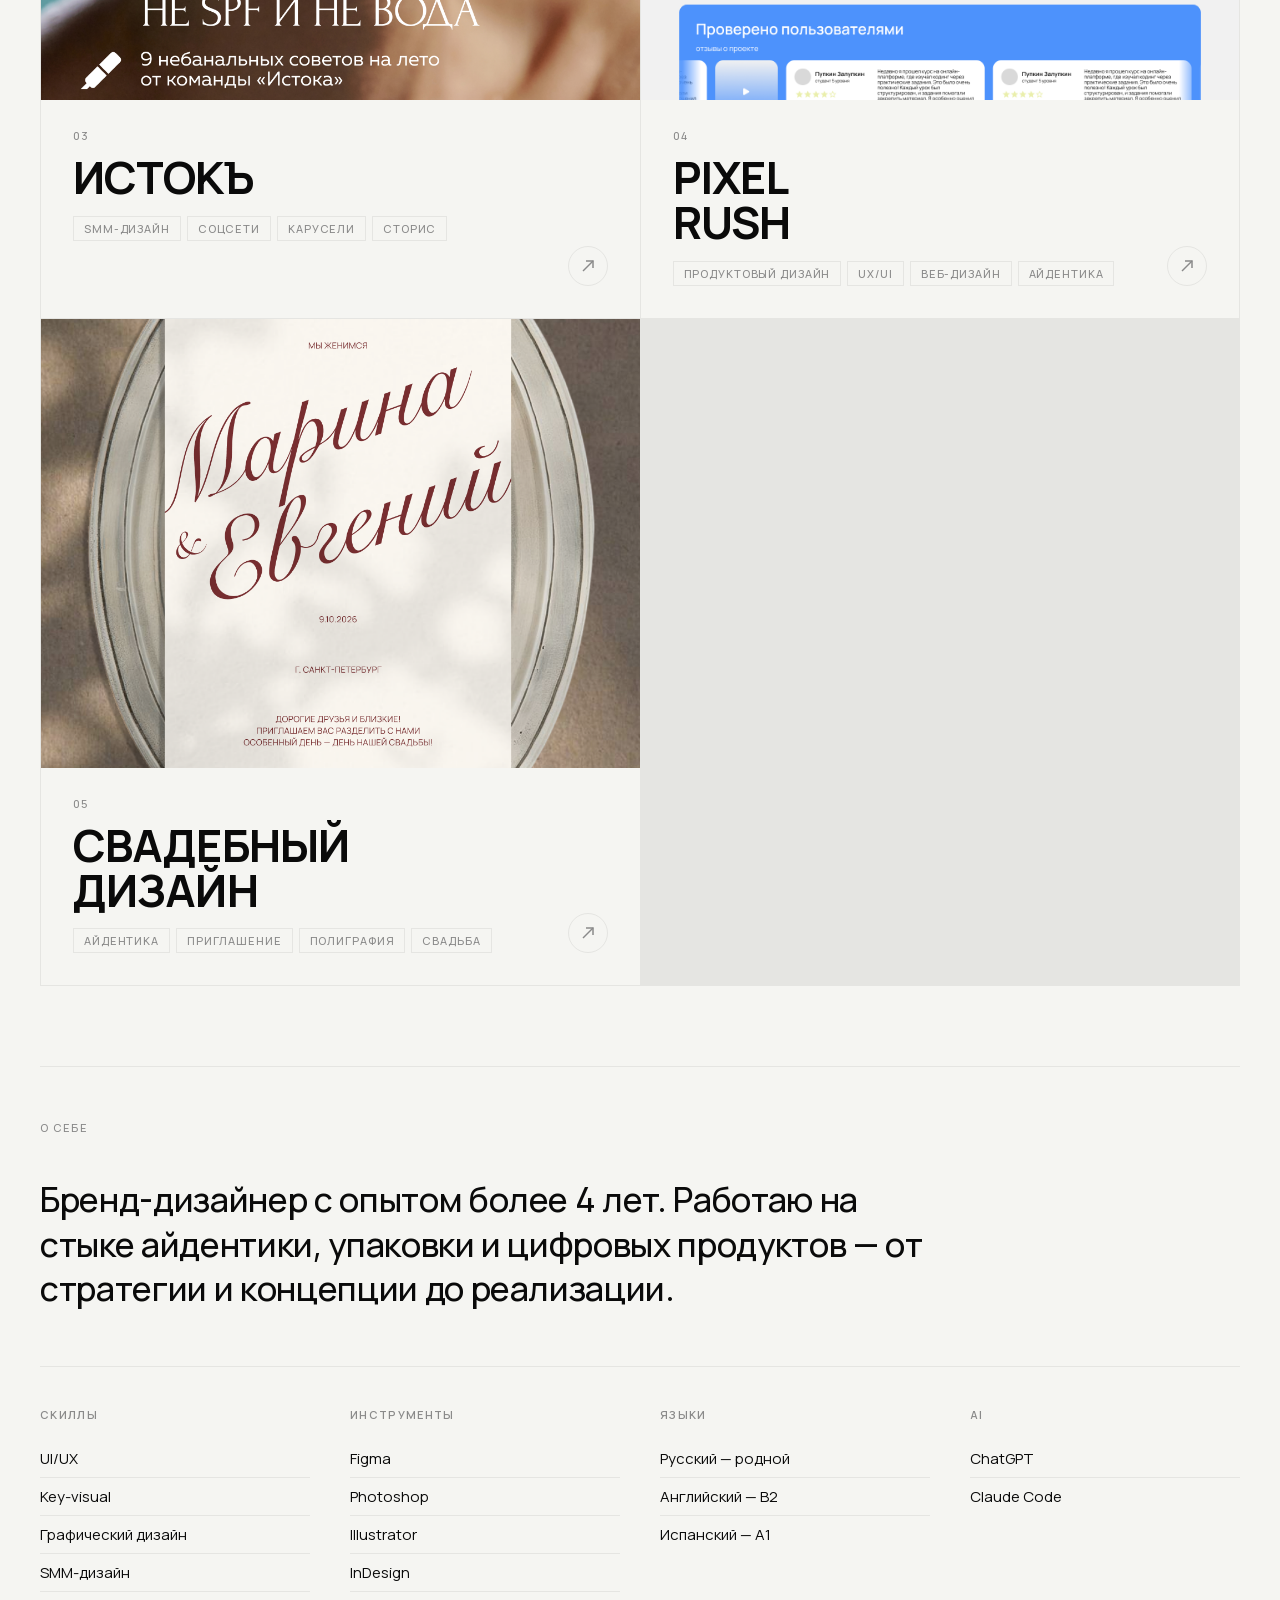
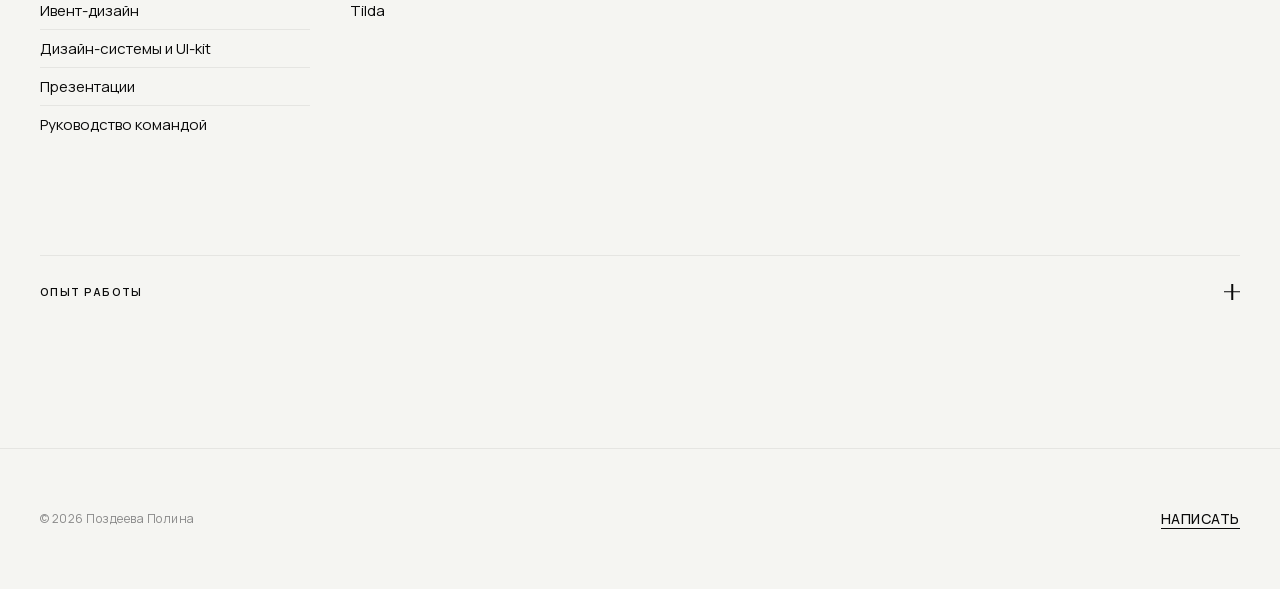
==== commit 1c9064a9: "Wedding: split layout (text left / 400px frame right), rename to Свадебный дизайн" ====
--- a/index.html
+++ b/index.html
@@ -146,7 +146,7 @@
         </div>
         <div class="case-body">
           <div class="case-num">05</div>
-          <div class="case-client">Марина<br>&amp; Евгений</div>
+          <div class="case-client">Свадебный<br>дизайн</div>
           <div class="case-tags">
             <span class="case-tag" data-ru="Айдентика" data-en="Identity">Айдентика</span>
             <span class="case-tag" data-ru="Приглашение" data-en="Invitation">Приглашение</span>
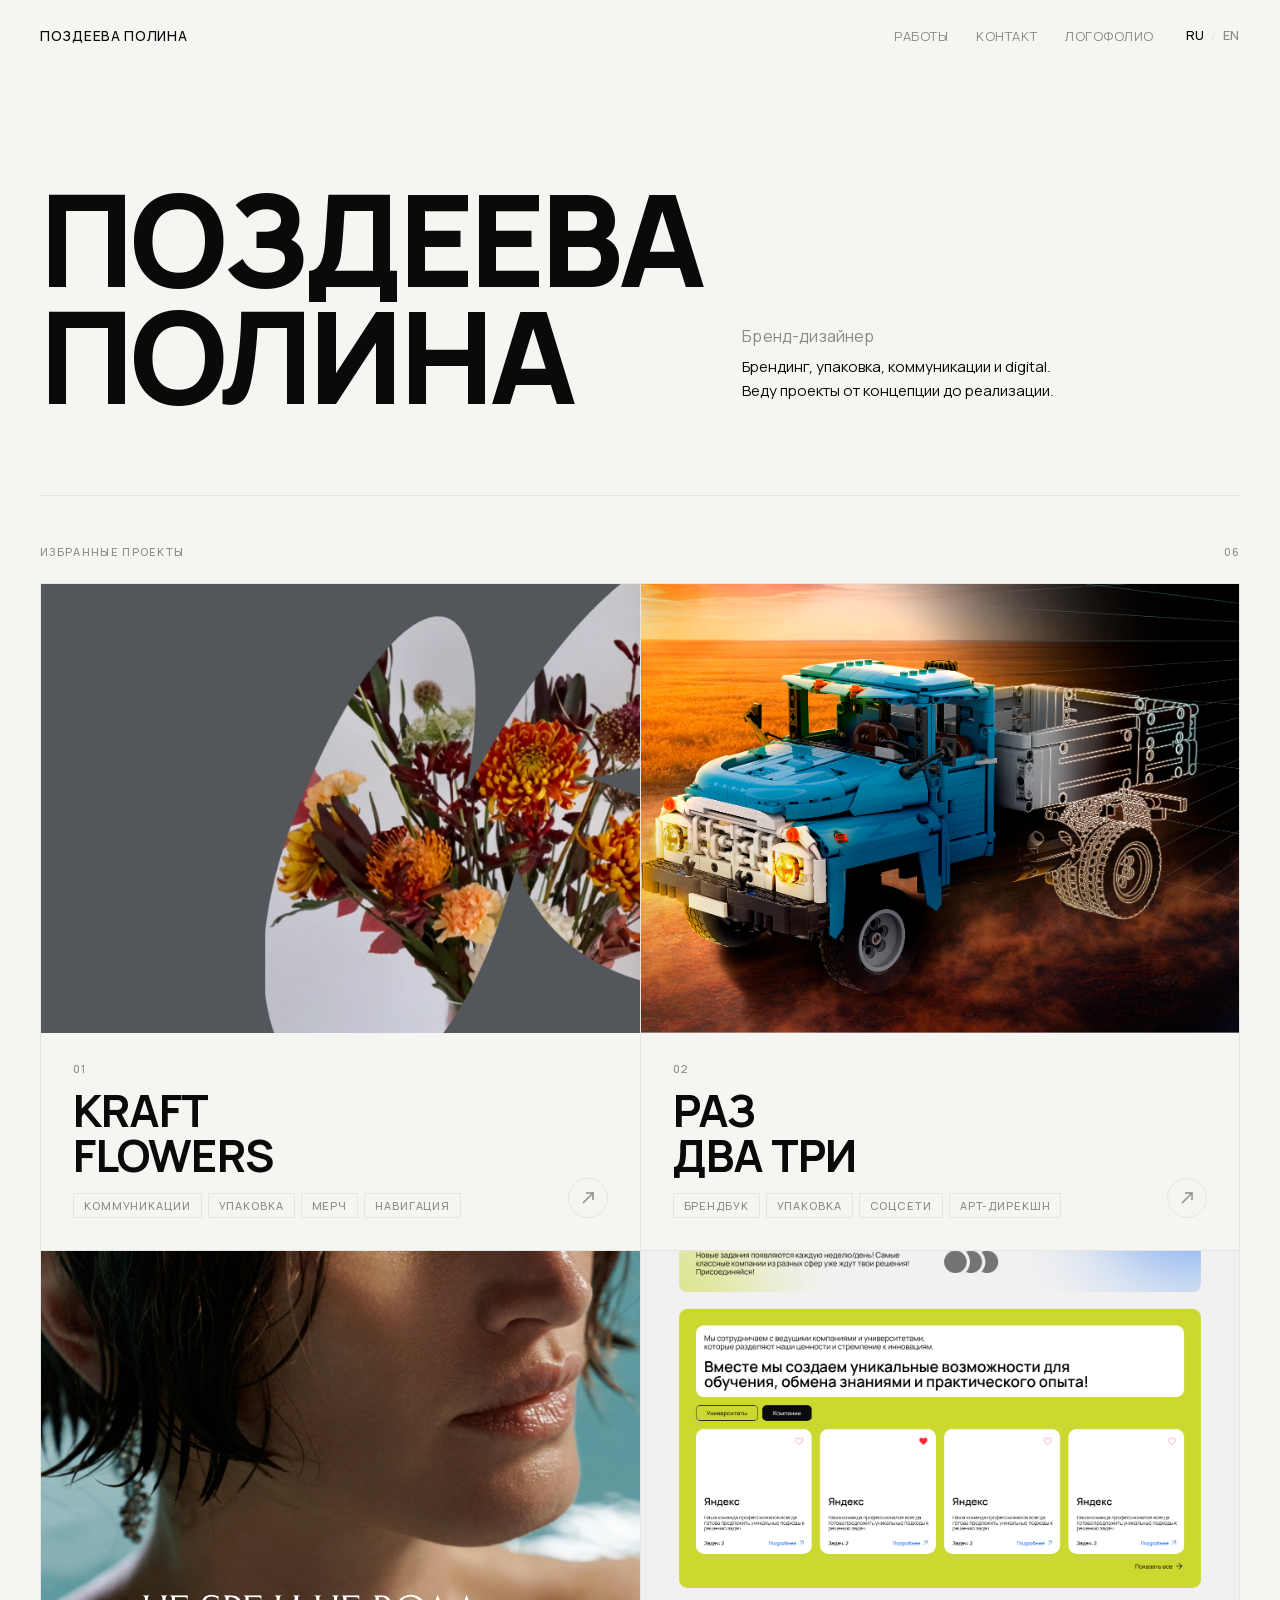
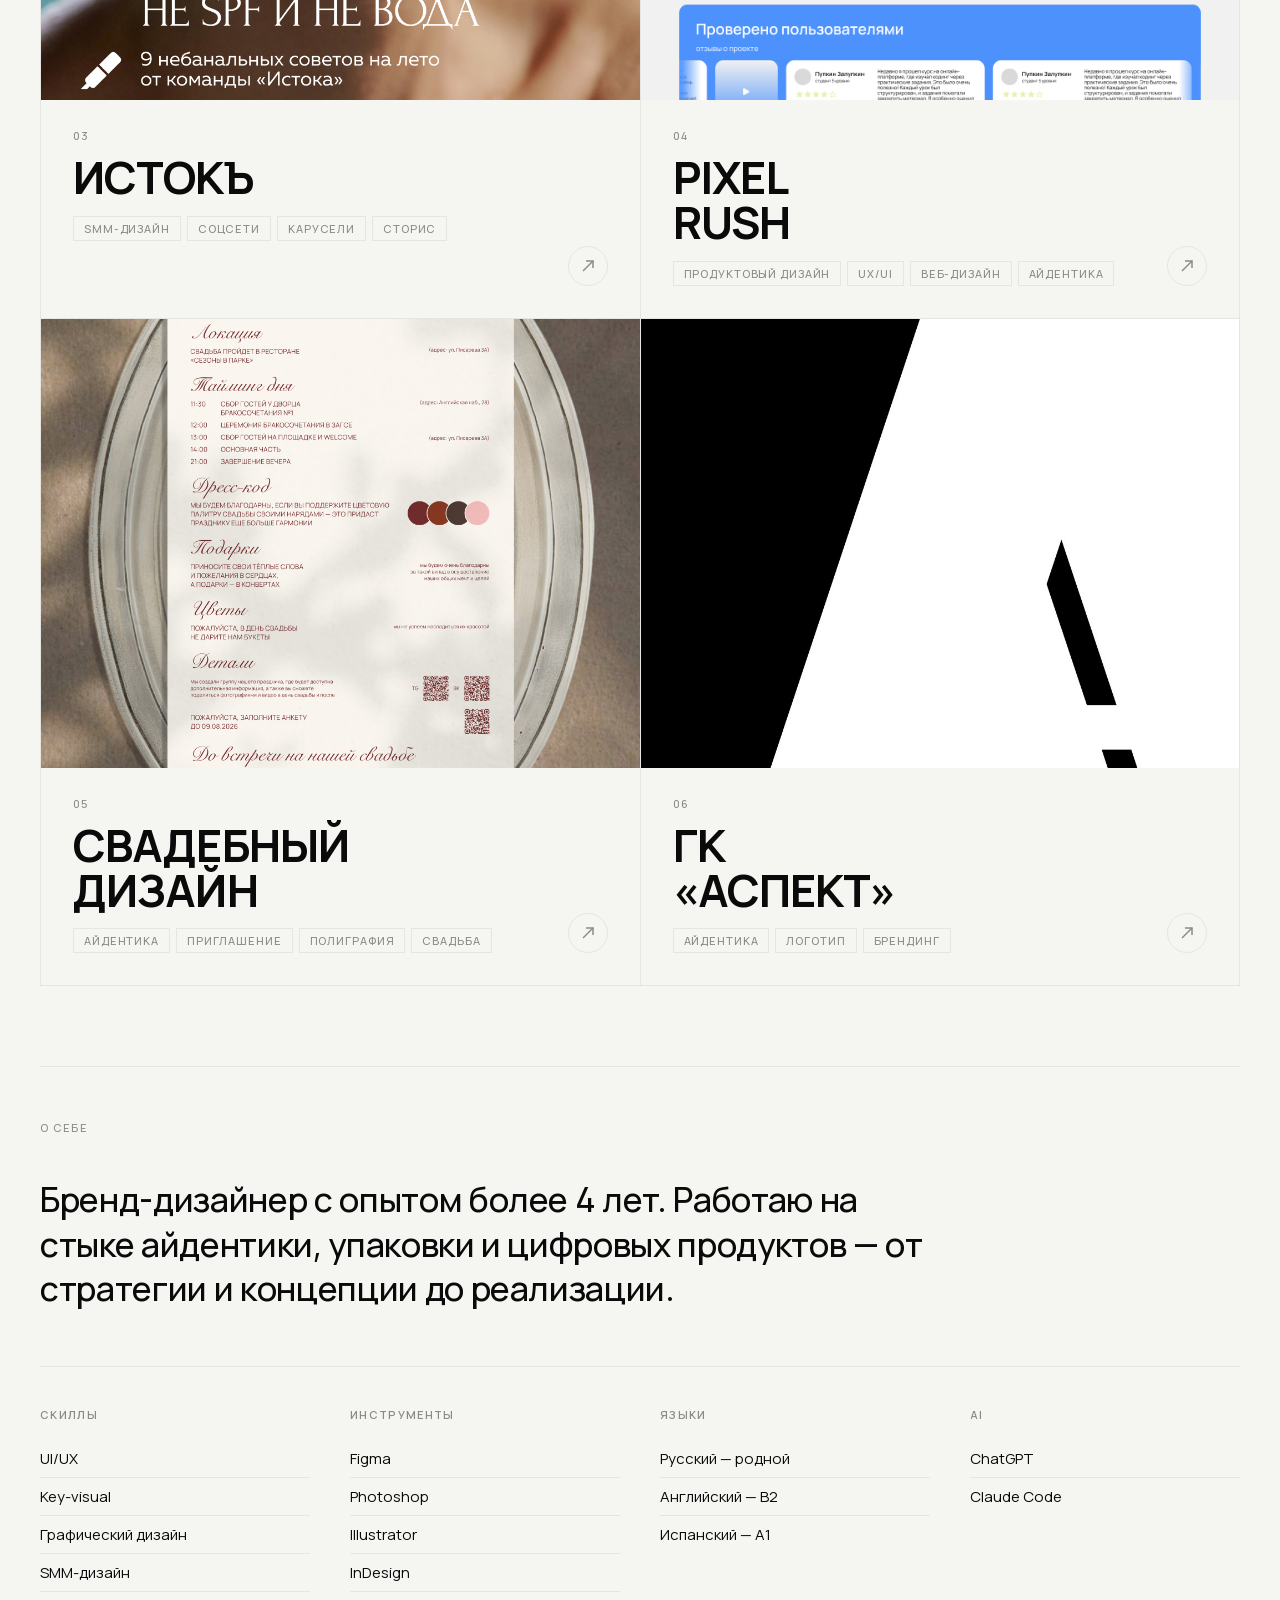
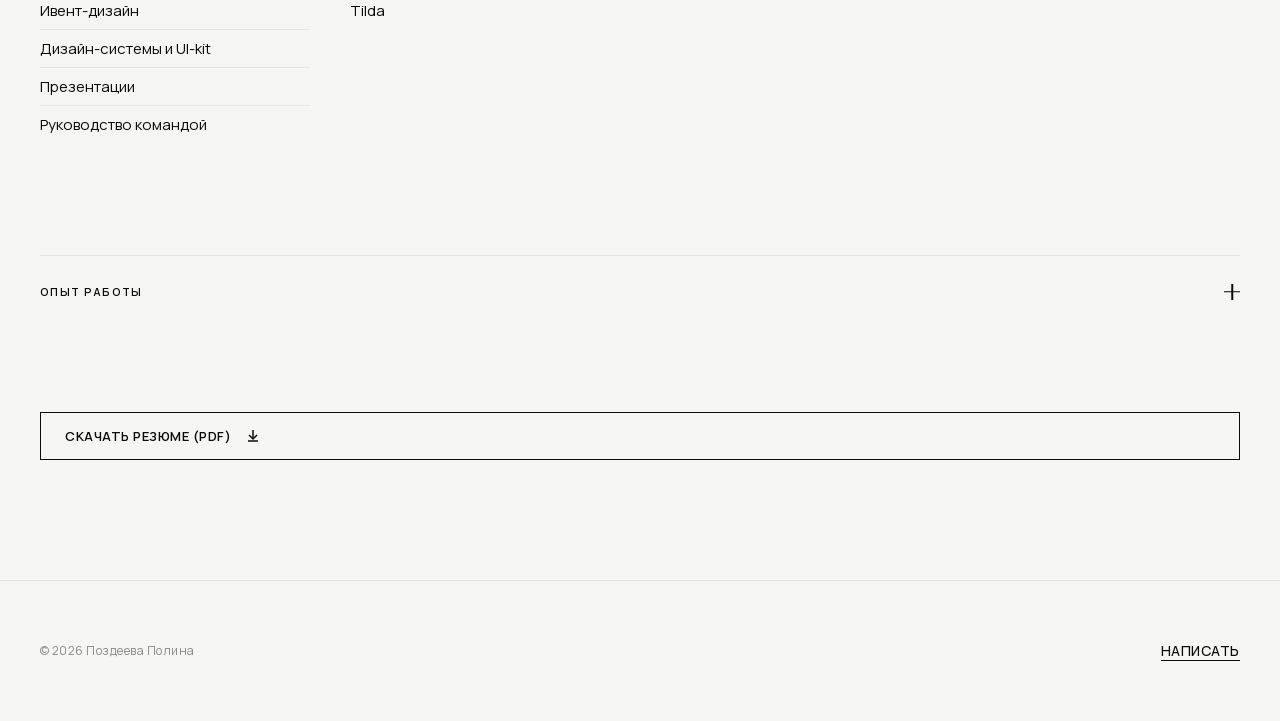
==== commit cdb688e1: "Add CV PDF download, Aspect Group case (from logofolio), keep logofolio linked" ====
--- a/index.html
+++ b/index.html
@@ -54,7 +54,7 @@
   <section id="cases">
     <div class="cases-header">
       <span class="cases-label" data-ru="Избранные проекты" data-en="Selected Work">Избранные проекты</span>
-      <span class="cases-count">05</span>
+      <span class="cases-count">06</span>
     </div>
 
     <div class="cases-grid">
@@ -152,6 +152,25 @@
             <span class="case-tag" data-ru="Приглашение" data-en="Invitation">Приглашение</span>
             <span class="case-tag" data-ru="Полиграфия" data-en="Print">Полиграфия</span>
             <span class="case-tag" data-ru="Свадьба" data-en="Wedding">Свадьба</span>
+          </div>
+        </div>
+        <div class="case-arrow">
+          <svg viewBox="0 0 16 16"><line x1="3" y1="13" x2="13" y2="3"/><polyline points="6,3 13,3 13,10"/></svg>
+        </div>
+      </a>
+
+      <!-- CASE 6: АСПЕКТ -->
+      <a href="aspect.html" class="case-card">
+        <div class="case-thumb">
+          <img class="case-thumb-img" src="logofolio/Frame_5.png" alt="ГК «Аспект» — айдентика">
+        </div>
+        <div class="case-body">
+          <div class="case-num">06</div>
+          <div class="case-client">ГК<br>«Аспект»</div>
+          <div class="case-tags">
+            <span class="case-tag" data-ru="Айдентика" data-en="Identity">Айдентика</span>
+            <span class="case-tag" data-ru="Логотип" data-en="Logo">Логотип</span>
+            <span class="case-tag" data-ru="Брендинг" data-en="Branding">Брендинг</span>
           </div>
         </div>
         <div class="case-arrow">
@@ -300,6 +319,11 @@
           </ul>
         </div>
       </details>
+
+      <a href="cv/Pauline-Pozdeeva-CV.pdf" download class="logofolio-link" style="margin-top:28px;padding:14px 24px;font-size:13px;">
+        <span data-ru="Скачать резюме (PDF)" data-en="Download résumé (PDF)">Скачать резюме (PDF)</span>
+        <svg viewBox="0 0 16 16"><line x1="8" y1="2" x2="8" y2="10"/><polyline points="4,7 8,11 12,7"/><line x1="3" y1="13" x2="13" y2="13"/></svg>
+      </a>
     </div>
   </section>
 
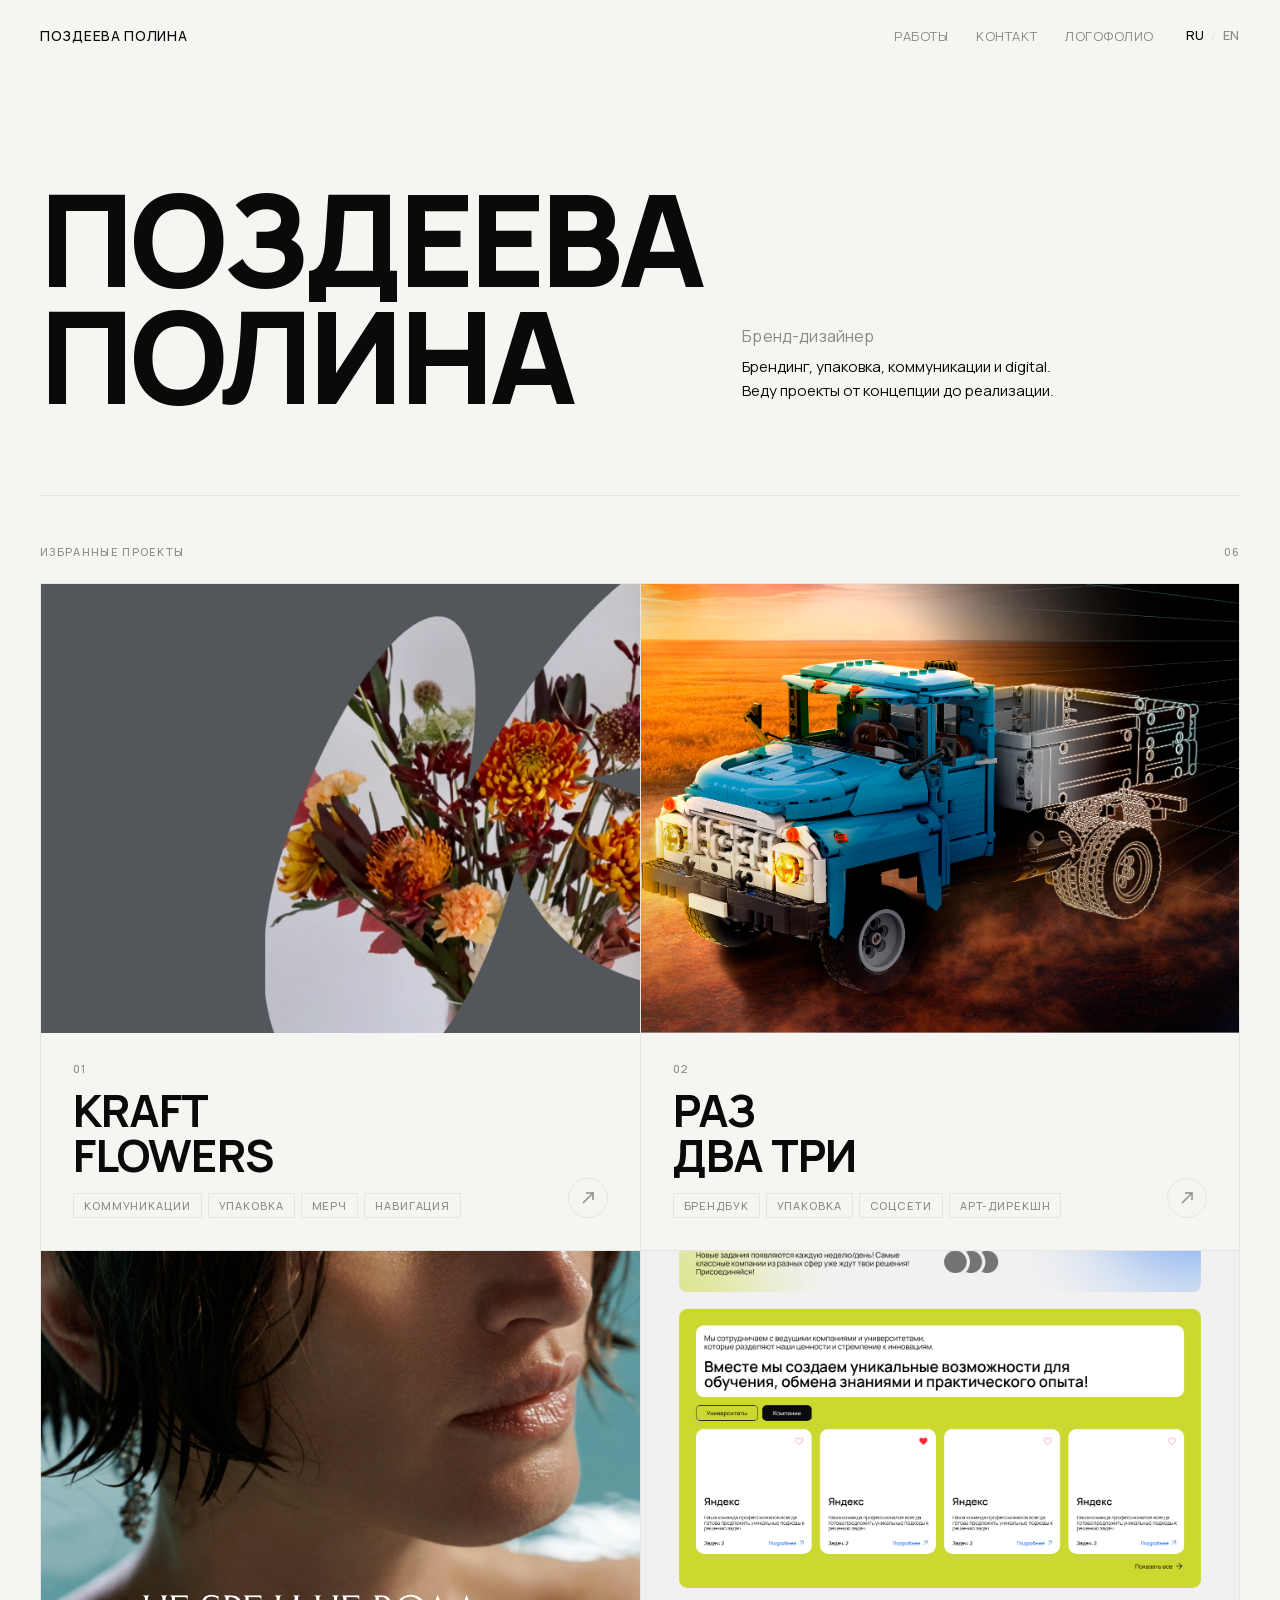
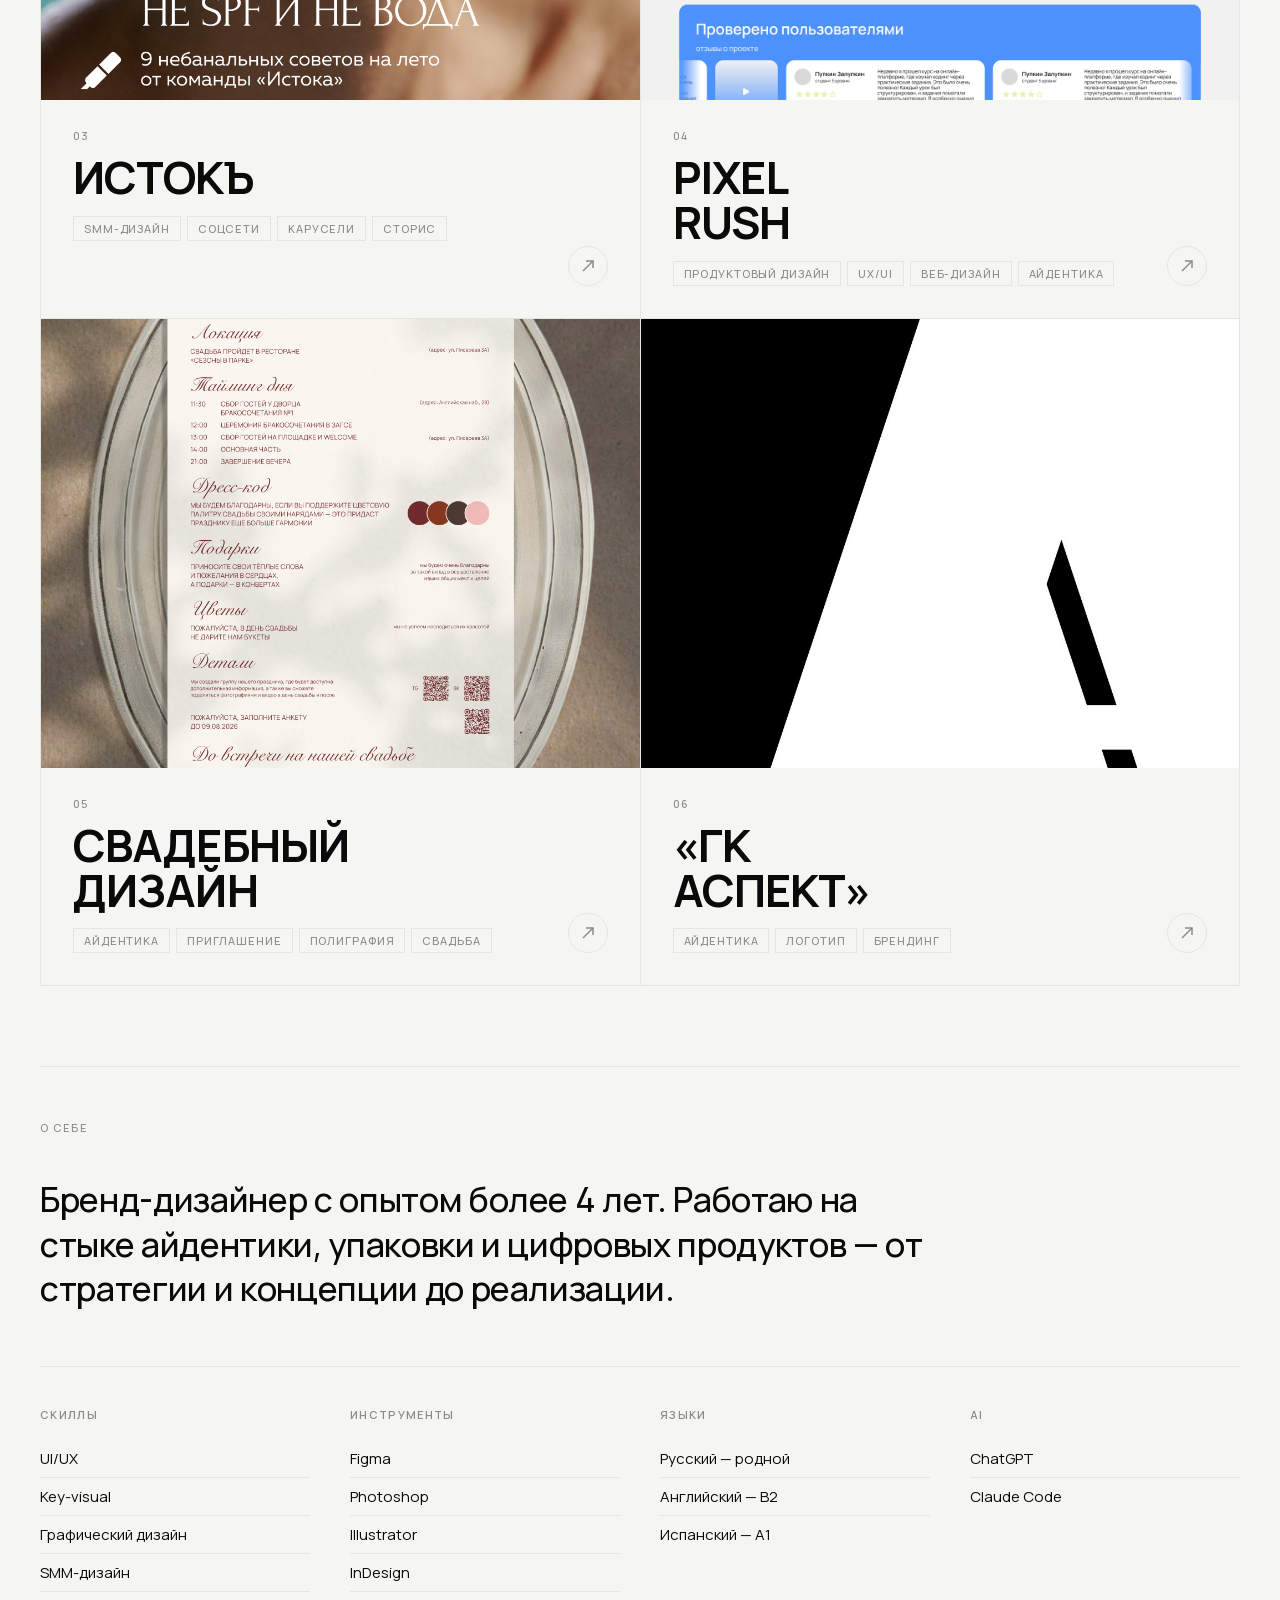
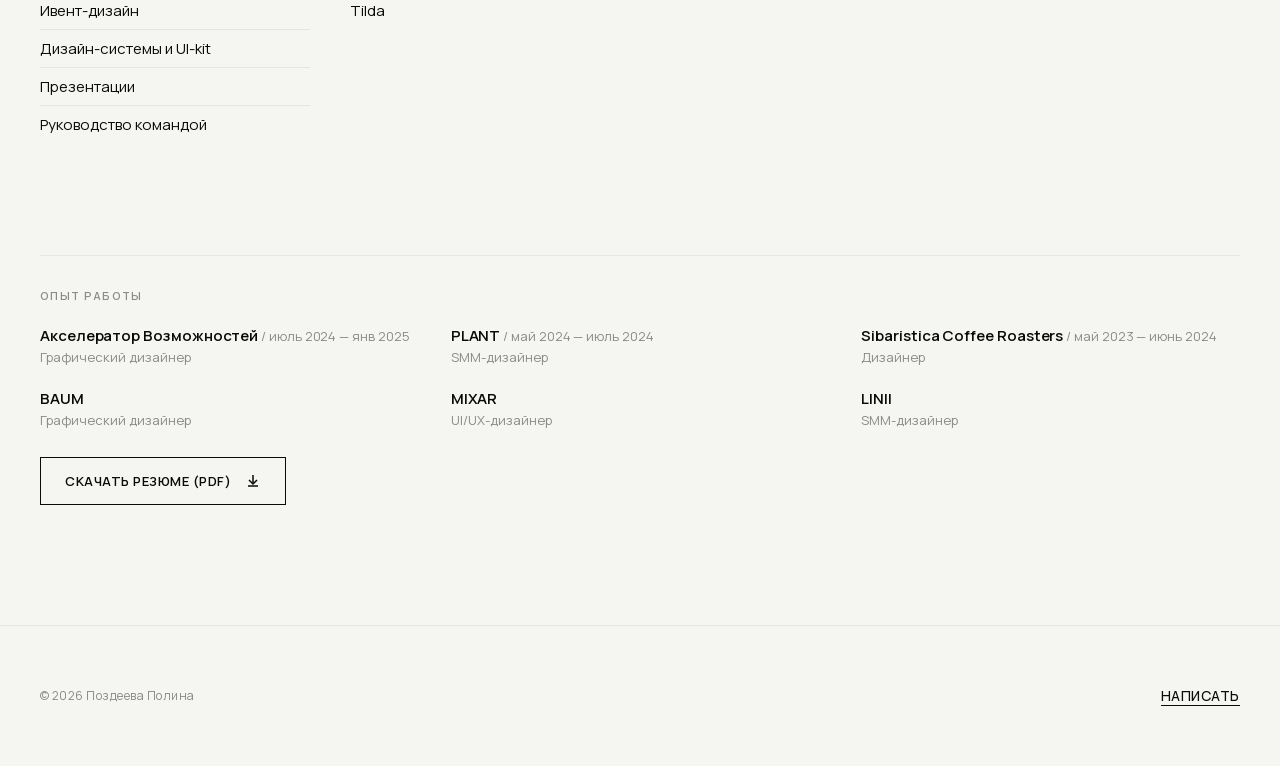
==== commit ff10e6d4: "Aspect case: quoted title, clarify multi-concept; 123 logo images duplicated in raz-dva-tri; experie" ====
--- a/index.html
+++ b/index.html
@@ -166,7 +166,7 @@
         </div>
         <div class="case-body">
           <div class="case-num">06</div>
-          <div class="case-client">ГК<br>«Аспект»</div>
+          <div class="case-client">«ГК<br>Аспект»</div>
           <div class="case-tags">
             <span class="case-tag" data-ru="Айдентика" data-en="Identity">Айдентика</span>
             <span class="case-tag" data-ru="Логотип" data-en="Logo">Логотип</span>
@@ -242,88 +242,46 @@
       </div>
 
       <!-- EXPERIENCE -->
-      <details class="exp">
-        <summary class="exp-summary">
-          <span data-ru="Опыт работы" data-en="Work Experience">Опыт работы</span>
-          <span class="exp-sign"></span>
-        </summary>
-
-        <div class="exp-job">
-          <div class="exp-job-head">
-            <span class="exp-co">Акселератор Возможностей</span>
-            <span class="exp-role" data-ru="Графический дизайнер · ивент-брендинг" data-en="Graphic Designer · event branding">Графический дизайнер · ивент-брендинг</span>
-            <span class="exp-dates" data-ru="июль 2024 — янв 2025" data-en="Jul 2024 — Jan 2025">июль 2024 — янв 2025</span>
-          </div>
-          <ul class="exp-list">
-            <li data-ru="Создавала визуальные концепции конференций и хакатонов «под ключ»: логотип, фирменная графика, оформление пространства и промо-материалы." data-en="Built turnkey visual concepts for conferences and hackathons: logo, brand graphics, spatial design and promo materials.">Создавала визуальные концепции конференций и хакатонов «под ключ»: логотип, фирменная графика, оформление пространства и промо-материалы.</li>
-            <li data-ru="Брендировала площадки крупных событий — включая 3 этажа Форума инновационных центров в кластере «Ломоносов»." data-en="Branded large-event venues — including 3 floors of the Innovation Centres Forum at the Lomonosov cluster.">Брендировала площадки крупных событий — включая 3 этажа Форума инновационных центров в кластере «Ломоносов».</li>
-            <li data-ru="Разработала фирменный стиль для 5+ мероприятий и мерч для 1500+ участников форума." data-en="Developed identities for 5+ events and merch for 1,500+ forum attendees.">Разработала фирменный стиль для 5+ мероприятий и мерч для 1500+ участников форума.</li>
-            <li data-ru="Собирала адаптивные лендинги на Tilda и вела предпечатную подготовку для широкоформатной и малой печати." data-en="Built responsive Tilda landing pages and handled pre-press for large-format and small-run printing.">Собирала адаптивные лендинги на Tilda и вела предпечатную подготовку для широкоформатной и малой печати.</li>
-          </ul>
-        </div>
-
-        <div class="exp-job">
-          <div class="exp-job-head">
-            <span class="exp-co">PLANT</span>
-            <span class="exp-role" data-ru="SMM-дизайнер · агентство" data-en="SMM Designer · agency">SMM-дизайнер · агентство</span>
-            <span class="exp-dates" data-ru="май 2024 — июль 2024" data-en="May 2024 — Jul 2024">май 2024 — июль 2024</span>
-          </div>
-          <ul class="exp-list">
-            <li data-ru="Вела контентные ленты (фото + графика) сразу для нескольких брендов: санаторий «Истокъ», косметика Story Sisters, одежда Furly, клиника POSSI." data-en="Ran content feeds (photo + graphics) for several brands at once: Istok resort, Story Sisters cosmetics, Furly clothing, POSSI clinic.">Вела контентные ленты (фото + графика) сразу для нескольких брендов: санаторий «Истокъ», косметика Story Sisters, одежда Furly, клиника POSSI.</li>
-          </ul>
-        </div>
-
-        <div class="exp-job">
-          <div class="exp-job-head">
-            <span class="exp-co">Sibaristica Coffee Roasters</span>
-            <span class="exp-role" data-ru="Дизайнер · производство и сеть кофеен" data-en="Designer · roastery & coffee shops">Дизайнер · производство и сеть кофеен</span>
-            <span class="exp-dates" data-ru="май 2023 — июнь 2024" data-en="May 2023 — Jun 2024">май 2023 — июнь 2024</span>
-          </div>
-          <ul class="exp-list">
-            <li data-ru="Отвечала за весь визуал бренда: соцсети, упаковка, мерч, инфографика и презентации." data-en="Owned the brand's entire visual output: social media, packaging, merch, infographics and presentations.">Отвечала за весь визуал бренда: соцсети, упаковка, мерч, инфографика и презентации.</li>
-            <li data-ru="Собрала гайдлайн по упаковке, по которому сотрудники без дизайн-навыков самостоятельно создают визуалы — это сняло нагрузку с дизайна." data-en="Created a packaging guideline that lets non-designers produce on-brand visuals themselves — taking load off the design team.">Собрала гайдлайн по упаковке, по которому сотрудники без дизайн-навыков самостоятельно создают визуалы — это сняло нагрузку с дизайна.</li>
-          </ul>
-        </div>
-
-        <div class="exp-job">
-          <div class="exp-job-head">
-            <span class="exp-co">BAUM</span>
-            <span class="exp-role" data-ru="Графический дизайнер · IT · проектно" data-en="Graphic Designer · IT · project-based">Графический дизайнер · IT · проектно</span>
-          </div>
-          <ul class="exp-list">
-            <li data-ru="Разработала концепцию фирменного стиля продукта Codium: логотип, цвета, шрифтовую систему." data-en="Developed the brand identity concept for the Codium product: logo, colours and type system.">Разработала концепцию фирменного стиля продукта Codium: логотип, цвета, шрифтовую систему.</li>
-            <li data-ru="Создала key-visual и линейку мерча для 200+ сотрудников (лонгсливы, кардиганы, шопперы, кружки, бутылки)." data-en="Created the key visual and a merch line for 200+ employees (longsleeves, cardigans, totes, mugs, bottles).">Создала key-visual и линейку мерча для 200+ сотрудников (лонгсливы, кардиганы, шопперы, кружки, бутылки).</li>
-            <li data-ru="Готовила макеты к печати, адаптировала веб-страницы под десктоп и мобайл, вела коммуникацию с производствами и подрядчиками." data-en="Prepared print-ready artwork, adapted web pages for desktop and mobile, and managed production houses and contractors.">Готовила макеты к печати, адаптировала веб-страницы под десктоп и мобайл, вела коммуникацию с производствами и подрядчиками.</li>
-          </ul>
-        </div>
-
-        <div class="exp-job">
-          <div class="exp-job-head">
-            <span class="exp-co">MIXAR</span>
-            <span class="exp-role" data-ru="UI/UX-дизайнер · AR/VR-агентство · проектно" data-en="UI/UX Designer · AR/VR agency · project-based">UI/UX-дизайнер · AR/VR-агентство · проектно</span>
-          </div>
-          <ul class="exp-list">
-            <li data-ru="Проектировала интерфейсы сайтов и веб-страниц." data-en="Designed interfaces for websites and web pages.">Проектировала интерфейсы сайтов и веб-страниц.</li>
-            <li data-ru="Сделала UI для интерфейса 3D-визуализации (проект для ЛУКОЙЛ) и админ-панели заказчика." data-en="Designed the UI for a 3D-visualization interface (a project for Lukoil) and the client's admin panel.">Сделала UI для интерфейса 3D-визуализации (проект для ЛУКОЙЛ) и админ-панели заказчика.</li>
-          </ul>
-        </div>
-
-        <div class="exp-job">
-          <div class="exp-job-head">
-            <span class="exp-co">LINII</span>
-            <span class="exp-role" data-ru="SMM-дизайнер · брендинговое агентство · проектно" data-en="SMM Designer · branding agency · project-based">SMM-дизайнер · брендинговое агентство · проектно</span>
-          </div>
-          <ul class="exp-list">
-            <li data-ru="Сделала 30+ креативов для соцсетей строго в бренд-гайдлайне: кейсы, тренды в дизайне, анонсы мероприятий, интервью с экспертами." data-en="Produced 30+ social creatives strictly within the brand guideline: case studies, design trends, event announcements, expert interviews.">Сделала 30+ креативов для соцсетей строго в бренд-гайдлайне: кейсы, тренды в дизайне, анонсы мероприятий, интервью с экспертами.</li>
-            <li data-ru="Монтировала видео и адаптировала экспертные статьи к публикации — подбор иллюстраций и вёрстка в едином стиле бренда." data-en="Edited video and adapted expert articles for publication — sourcing imagery and laying out content in the unified brand style.">Монтировала видео и адаптировала экспертные статьи к публикации — подбор иллюстраций и вёрстка в едином стиле бренда.</li>
-          </ul>
-        </div>
-      </details>
-
-      <a href="cv/Pauline-Pozdeeva-CV.pdf" download class="logofolio-link" style="margin-top:28px;padding:14px 24px;font-size:13px;">
-        <span data-ru="Скачать резюме (PDF)" data-en="Download résumé (PDF)">Скачать резюме (PDF)</span>
-        <svg viewBox="0 0 16 16"><line x1="8" y1="2" x2="8" y2="10"/><polyline points="4,7 8,11 12,7"/><line x1="3" y1="13" x2="13" y2="13"/></svg>
-      </a>
+      <div class="exp">
+        <div class="exp-title" data-ru="Опыт работы" data-en="Work Experience">Опыт работы</div>
+
+        <div class="exp-grid">
+          <div class="exp-job">
+            <div class="exp-co">Акселератор Возможностей <span class="exp-dates" data-ru="/ июль 2024 — янв 2025" data-en="/ Jul 2024 — Jan 2025">/ июль 2024 — янв 2025</span></div>
+            <div class="exp-role" data-ru="Графический дизайнер" data-en="Graphic Designer">Графический дизайнер</div>
+          </div>
+
+          <div class="exp-job">
+            <div class="exp-co">PLANT <span class="exp-dates" data-ru="/ май 2024 — июль 2024" data-en="/ May 2024 — Jul 2024">/ май 2024 — июль 2024</span></div>
+            <div class="exp-role" data-ru="SMM-дизайнер" data-en="SMM Designer">SMM-дизайнер</div>
+          </div>
+
+          <div class="exp-job">
+            <div class="exp-co">Sibaristica Coffee Roasters <span class="exp-dates" data-ru="/ май 2023 — июнь 2024" data-en="/ May 2023 — Jun 2024">/ май 2023 — июнь 2024</span></div>
+            <div class="exp-role" data-ru="Дизайнер" data-en="Designer">Дизайнер</div>
+          </div>
+
+          <div class="exp-job">
+            <div class="exp-co">BAUM</div>
+            <div class="exp-role" data-ru="Графический дизайнер" data-en="Graphic Designer">Графический дизайнер</div>
+          </div>
+
+          <div class="exp-job">
+            <div class="exp-co">MIXAR</div>
+            <div class="exp-role" data-ru="UI/UX-дизайнер" data-en="UI/UX Designer">UI/UX-дизайнер</div>
+          </div>
+
+          <div class="exp-job">
+            <div class="exp-co">LINII</div>
+            <div class="exp-role" data-ru="SMM-дизайнер" data-en="SMM Designer">SMM-дизайнер</div>
+          </div>
+        </div>
+
+        <a href="cv/Pauline-Pozdeeva-CV.pdf" download class="logofolio-link exp-cv-link" style="padding:14px 24px;font-size:13px;">
+          <span data-ru="Скачать резюме (PDF)" data-en="Download résumé (PDF)">Скачать резюме (PDF)</span>
+          <svg viewBox="0 0 16 16"><line x1="8" y1="2" x2="8" y2="10"/><polyline points="4,7 8,11 12,7"/><line x1="3" y1="13" x2="13" y2="13"/></svg>
+        </a>
+      </div>
     </div>
   </section>
 
--- a/style.css
+++ b/style.css
@@ -569,43 +569,31 @@
 }
 .about-list li:last-child { border-bottom: none; }
 
-/* EXPERIENCE — collapsible */
-.exp { border-top: 1px solid var(--grey-light); margin-top: 56px; }
-.exp-summary {
-  list-style: none;
-  cursor: pointer;
-  display: flex;
-  align-items: center;
-  justify-content: space-between;
-  padding: 28px 0;
+/* EXPERIENCE — always visible, compact */
+.exp { border-top: 1px solid var(--grey-light); margin-top: 56px; padding-top: 32px; }
+.exp-title {
   font-size: 11px;
   font-weight: 600;
   letter-spacing: 0.12em;
   text-transform: uppercase;
-  color: var(--black);
-  transition: color 0.2s;
-}
-.exp-summary:hover { color: var(--grey); }
-.exp-summary::-webkit-details-marker { display: none; }
-.exp-sign { position: relative; width: 16px; height: 16px; flex-shrink: 0; }
-.exp-sign::before, .exp-sign::after {
-  content: ""; position: absolute; background: currentColor;
-  top: 50%; left: 50%; transform: translate(-50%, -50%);
-}
-.exp-sign::before { width: 16px; height: 1.5px; }
-.exp-sign::after  { width: 1.5px; height: 16px; transition: transform 0.25s var(--ease); }
-.exp[open] .exp-sign::after { transform: translate(-50%, -50%) scaleY(0); }
-
-.exp-job { padding: 26px 0; border-top: 1px solid var(--grey-light); }
-.exp-job-head { display: flex; align-items: baseline; gap: 14px; flex-wrap: wrap; }
-.exp-co { font-size: 19px; font-weight: 600; letter-spacing: -0.01em; }
-.exp-role { font-size: 14px; color: var(--grey); }
-.exp-dates { margin-left: auto; font-size: 13px; color: var(--grey); letter-spacing: 0.02em; white-space: nowrap; }
-.exp-list { list-style: none; margin-top: 14px; display: grid; gap: 8px; max-width: 760px; }
-.exp-list li { font-size: 15px; line-height: 1.45; color: #3a3a3a; padding-left: 18px; position: relative; }
-.exp-list li::before { content: "—"; position: absolute; left: 0; color: var(--grey); }
+  color: var(--grey);
+  margin-bottom: 22px;
+}
+.exp-grid {
+  display: grid;
+  grid-template-columns: repeat(3, 1fr);
+  gap: 22px 32px;
+}
+.exp-job { }
+.exp-co { font-size: 15px; font-weight: 600; letter-spacing: -0.005em; }
+.exp-dates { font-size: 13px; color: var(--grey); font-weight: 400; }
+.exp-role { font-size: 13px; color: var(--grey); margin-top: 2px; }
+.exp-cv-link { margin-top: 28px; }
+@media (max-width: 900px) {
+  .exp-grid { grid-template-columns: repeat(2, 1fr); }
+}
 @media (max-width: 640px) {
-  .exp-dates { margin-left: 0; width: 100%; }
+  .exp-grid { grid-template-columns: 1fr; }
 }
 
 /* ============================================
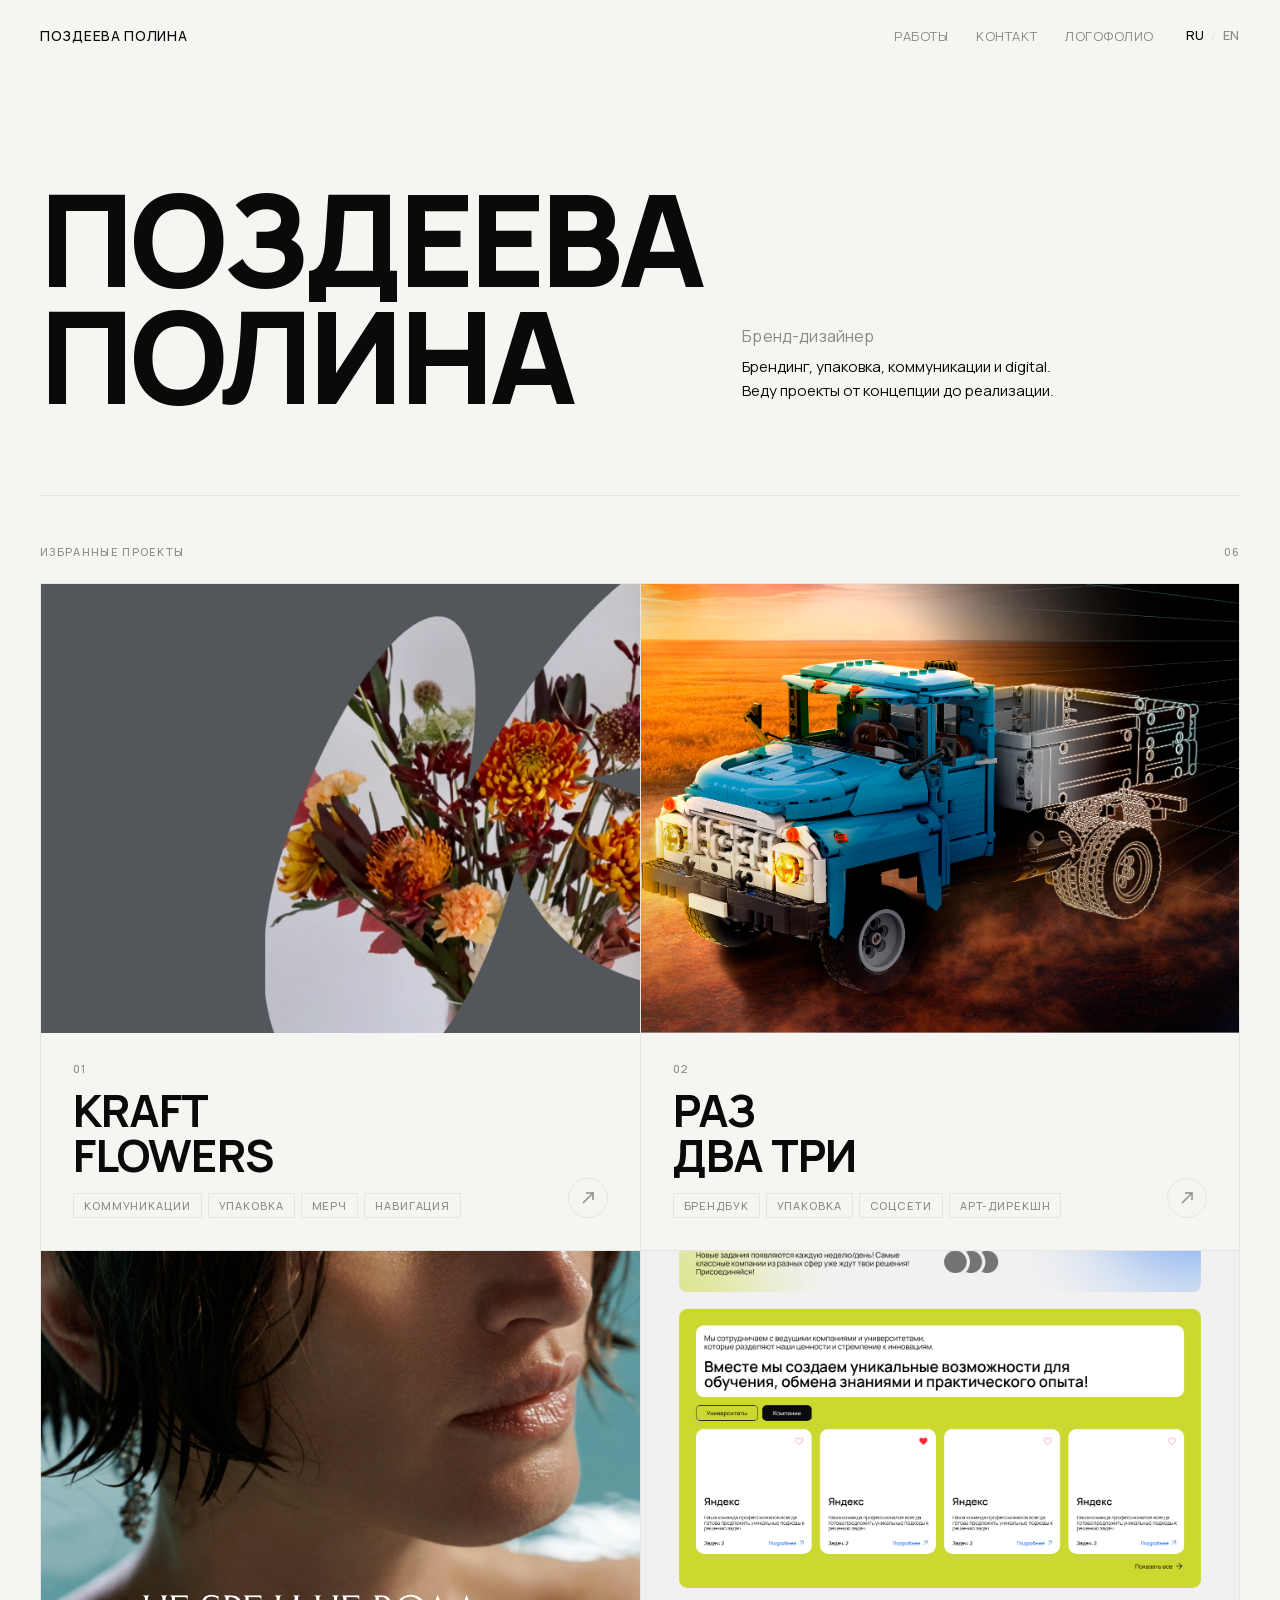
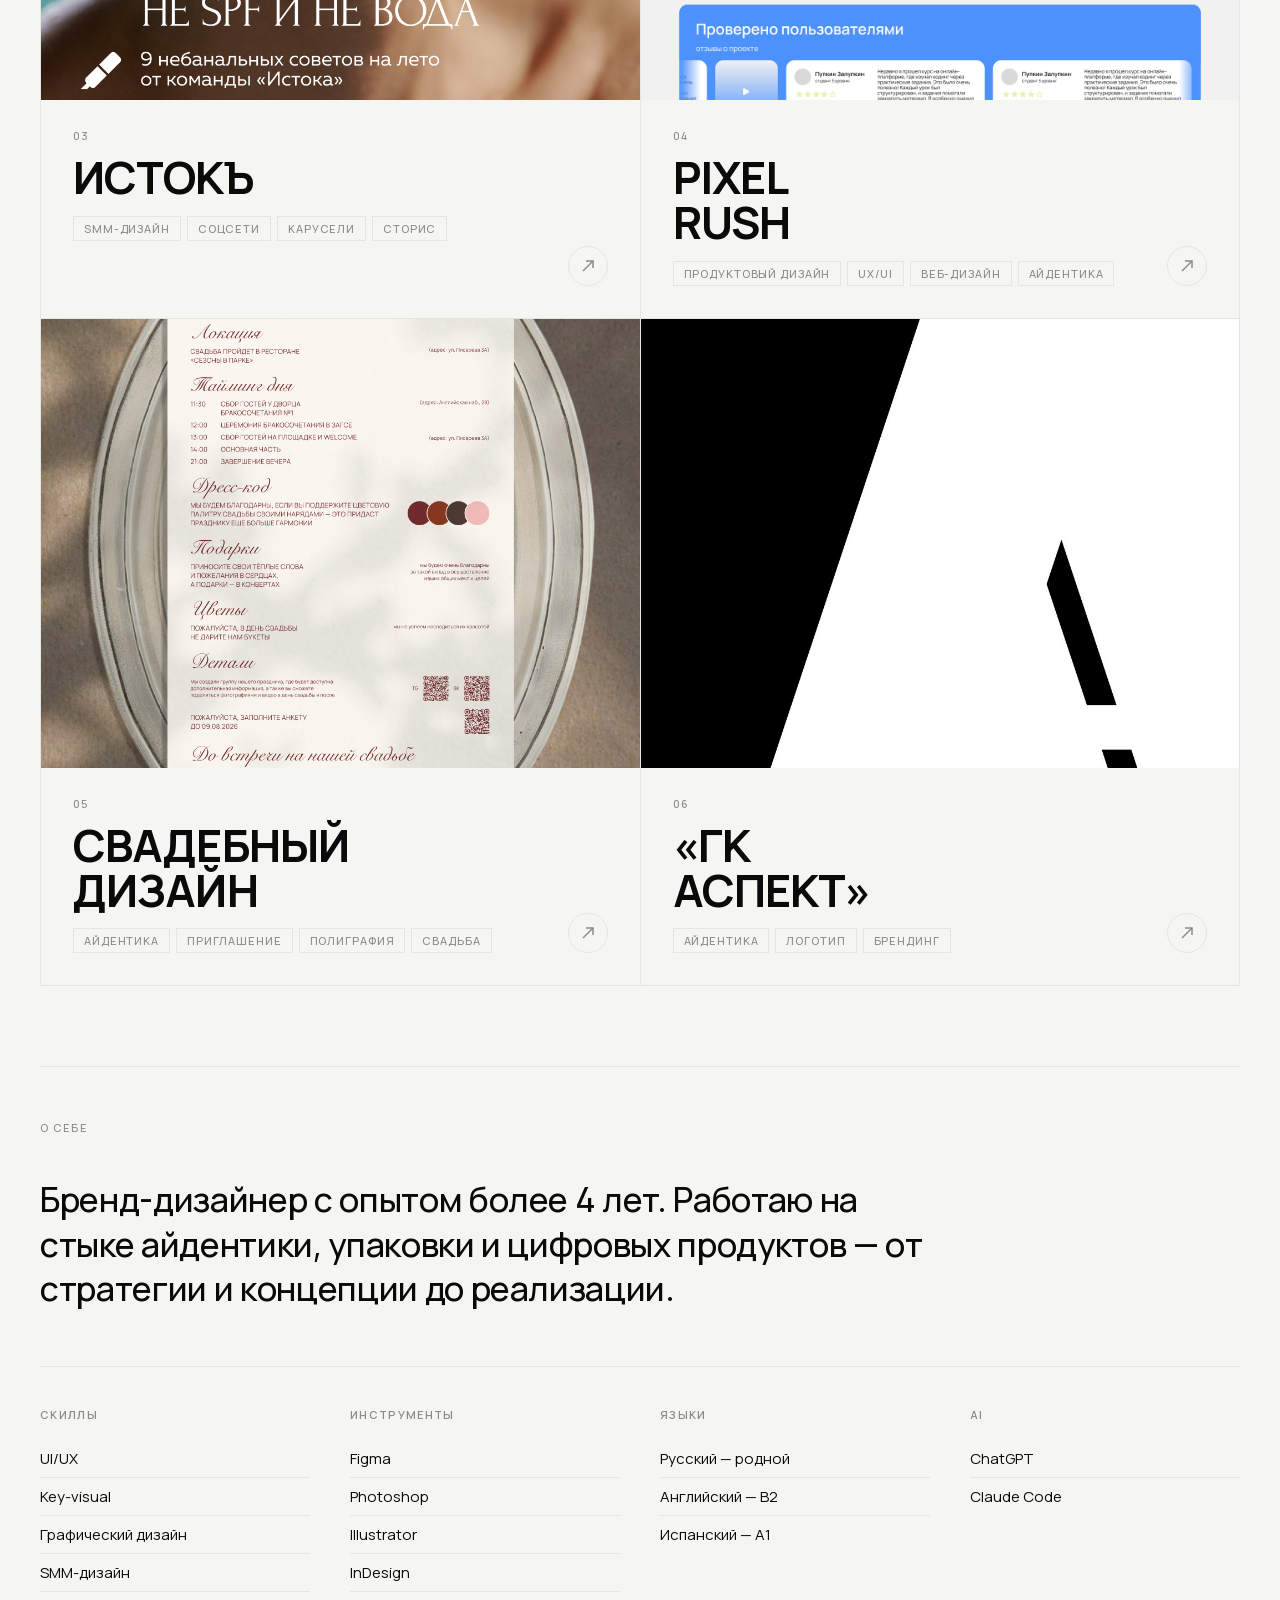
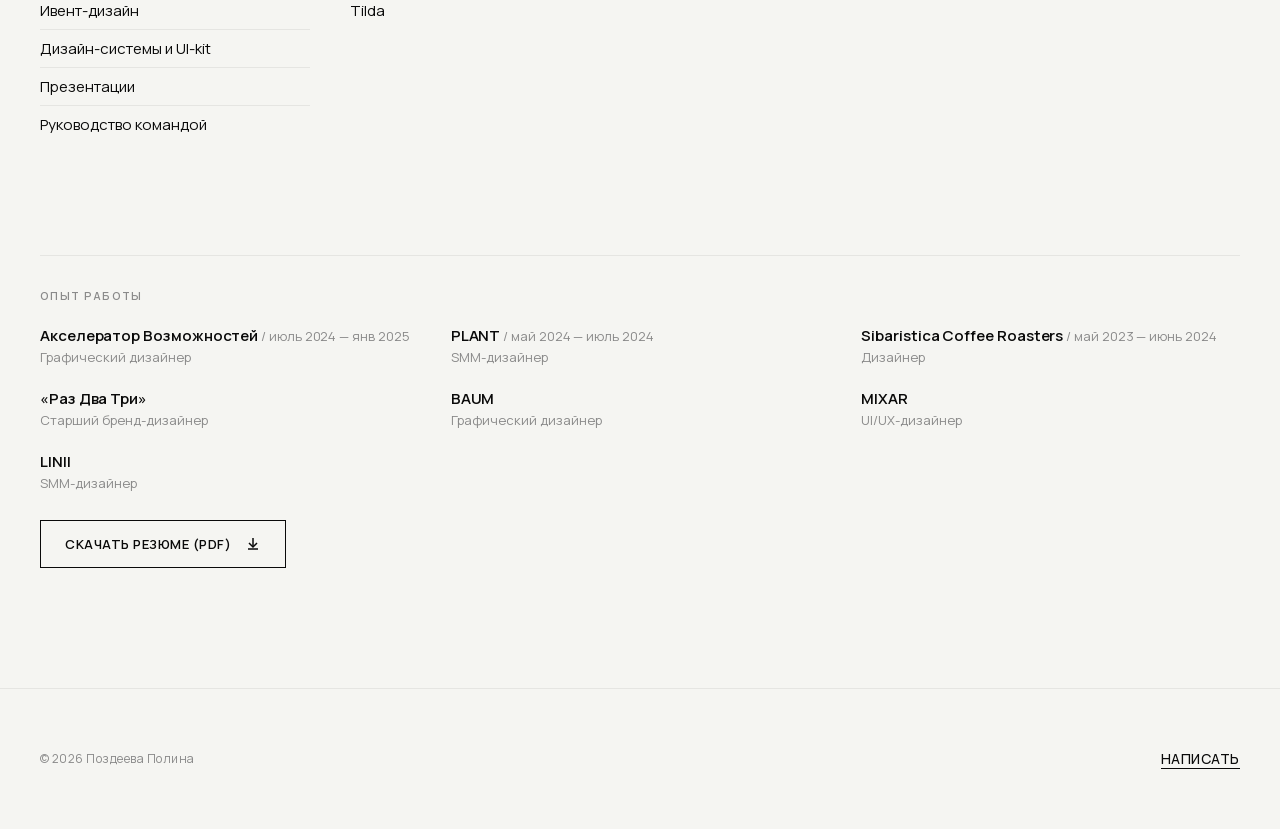
==== commit 35b211d4: "Add Раз Два Три (senior brand designer) to experience section and CV PDF" ====
--- a/index.html
+++ b/index.html
@@ -262,6 +262,11 @@
           </div>
 
           <div class="exp-job">
+            <div class="exp-co">«Раз Два Три»</div>
+            <div class="exp-role" data-ru="Старший бренд-дизайнер" data-en="Senior Brand Designer">Старший бренд-дизайнер</div>
+          </div>
+
+          <div class="exp-job">
             <div class="exp-co">BAUM</div>
             <div class="exp-role" data-ru="Графический дизайнер" data-en="Graphic Designer">Графический дизайнер</div>
           </div>
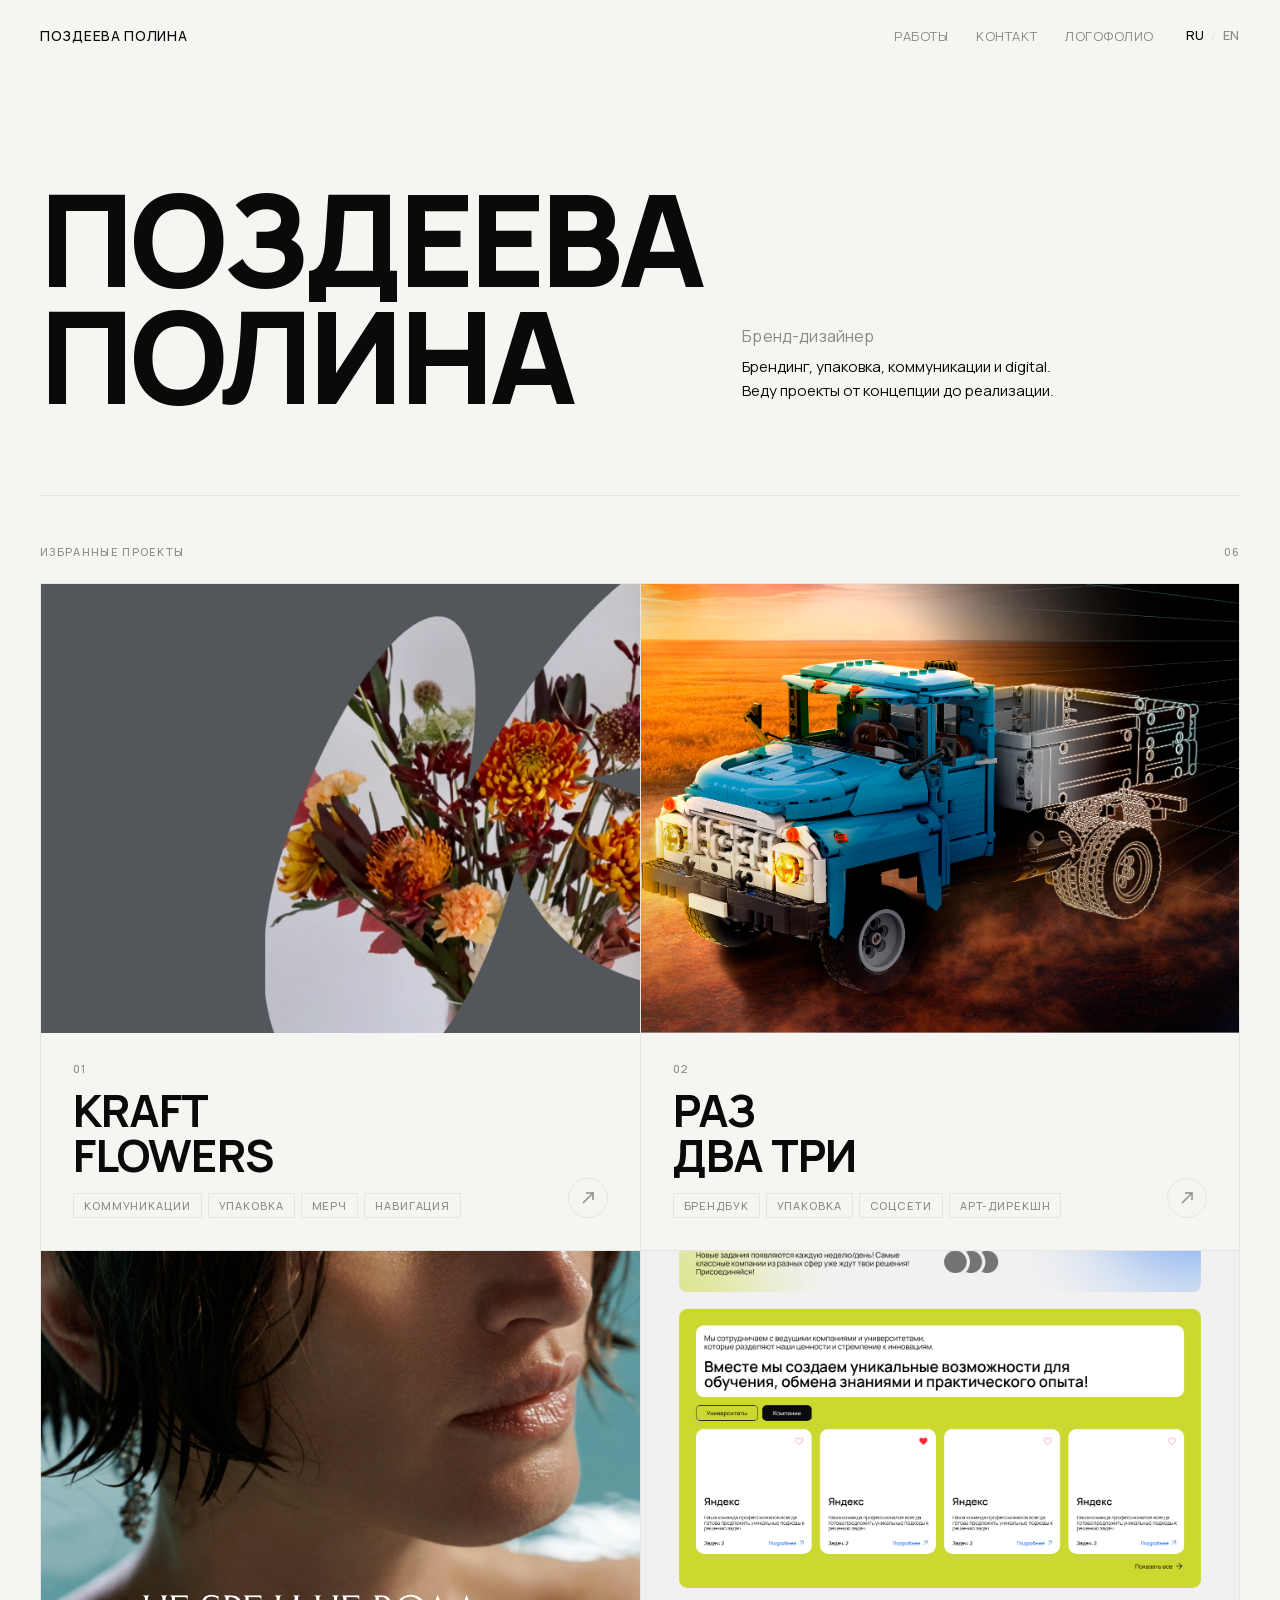
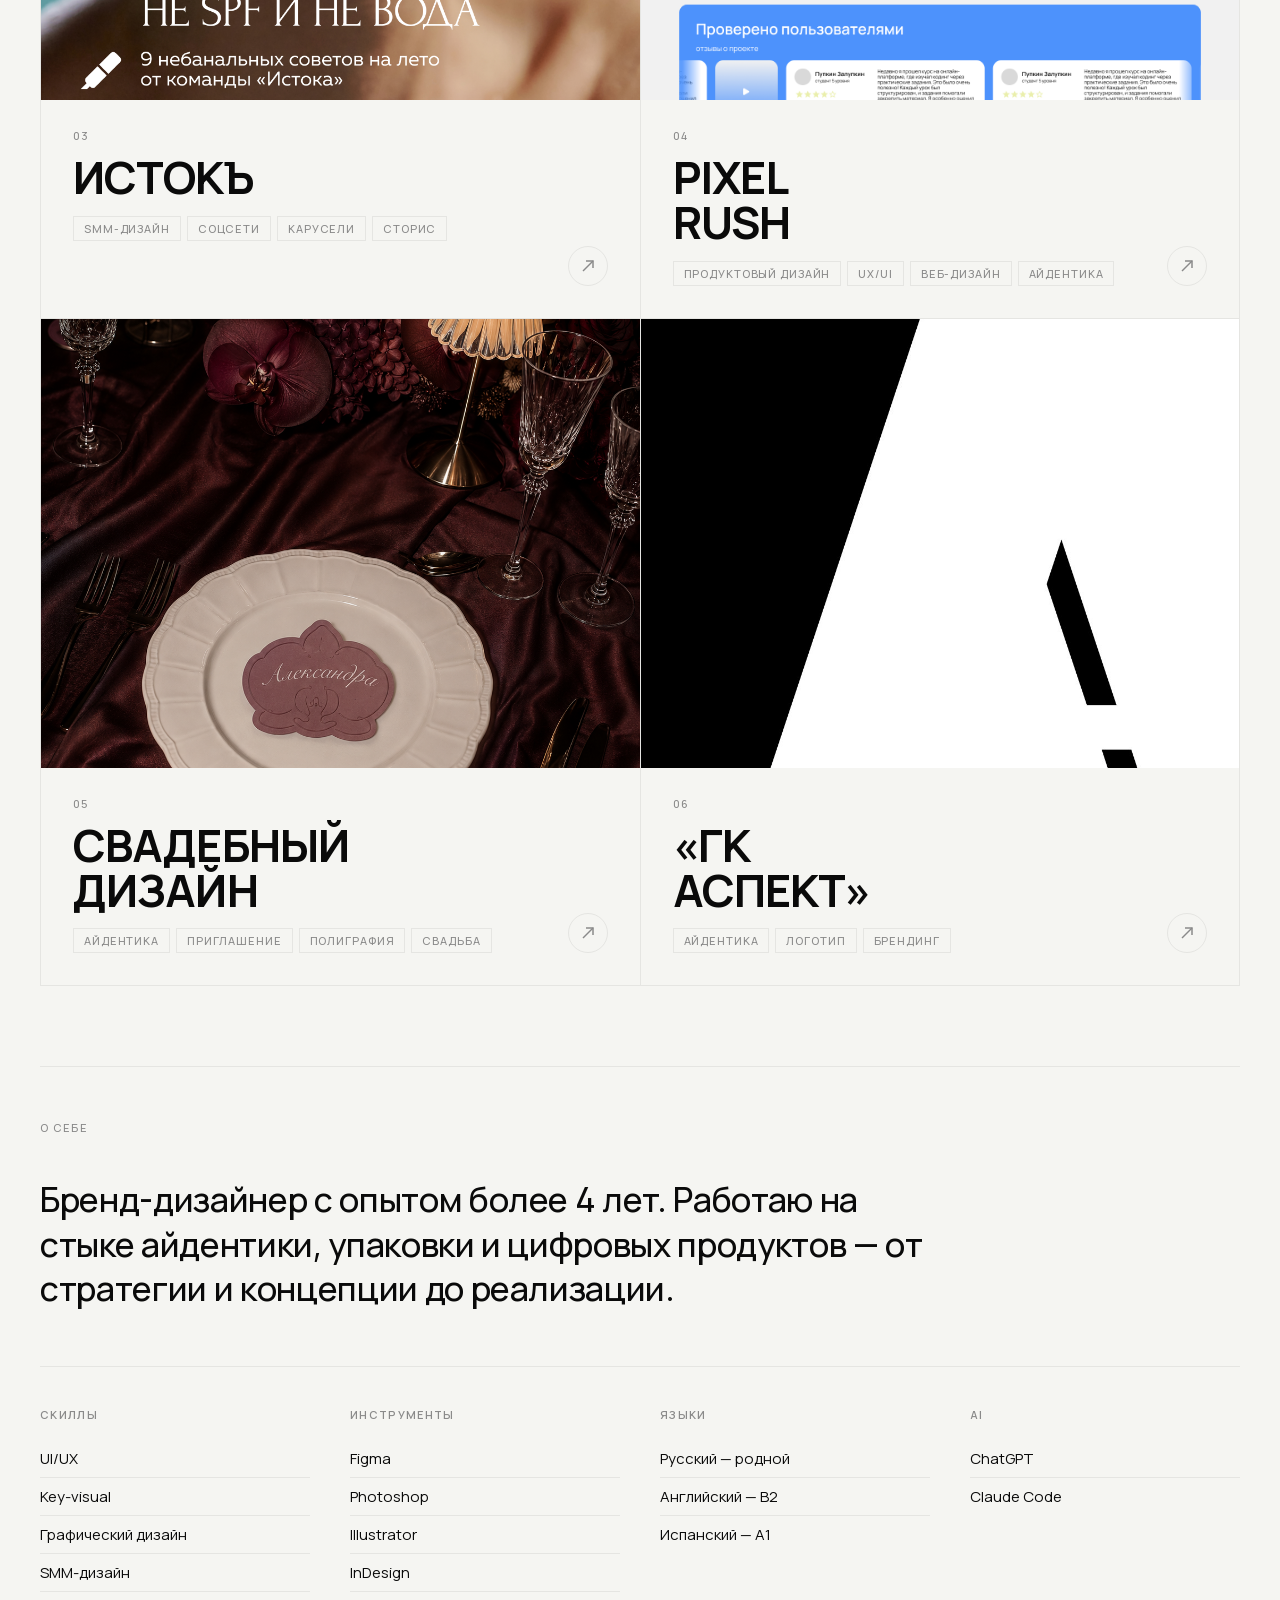
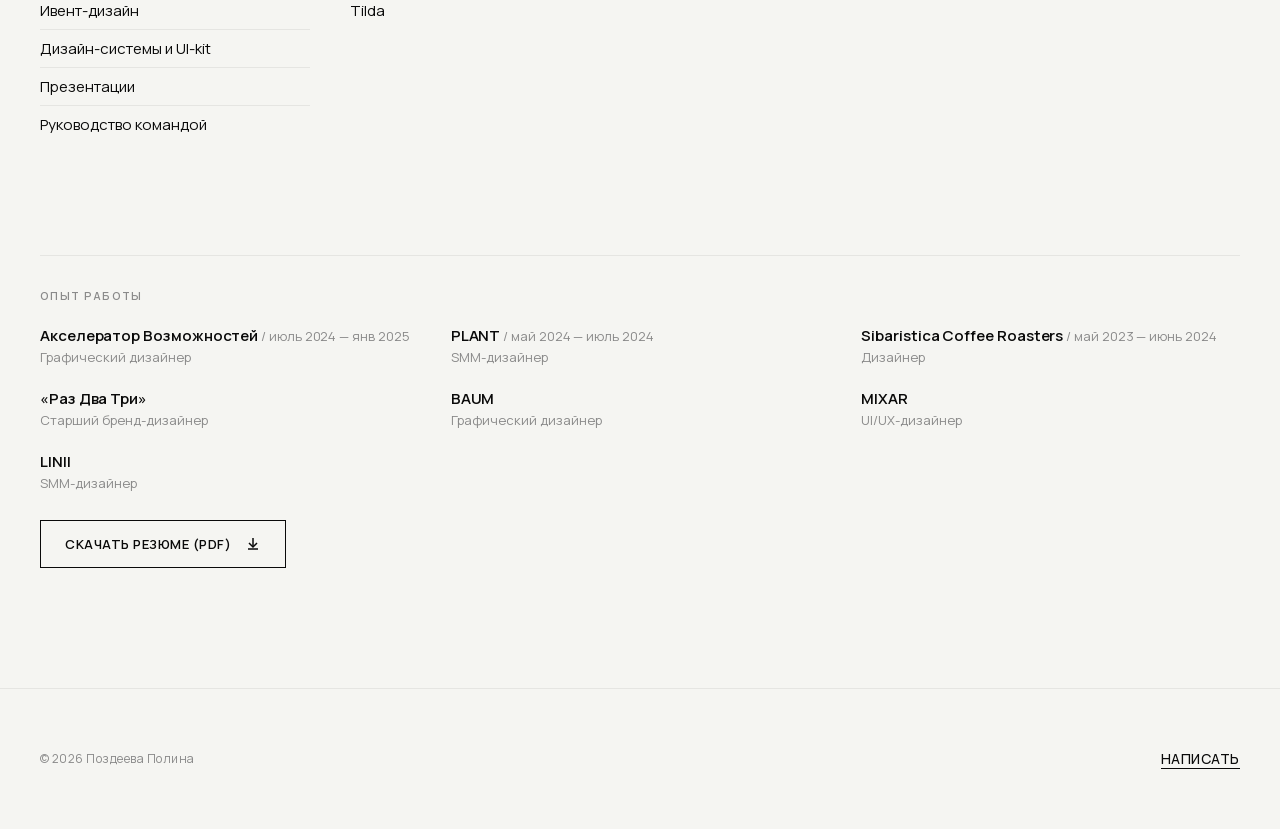
==== commit 33f5bc98: "Wedding: fix front/back envelope order and labels, new homepage cover (table card)" ====
--- a/index.html
+++ b/index.html
@@ -142,7 +142,7 @@
       <!-- CASE 5: WEDDING -->
       <a href="wedding.html" class="case-card">
         <div class="case-thumb">
-          <img class="case-thumb-img" src="img/envelope-m.png" alt="Свадьба Марины и Евгения — айдентика">
+          <img class="case-thumb-img" src="img/yable-card-m.png" alt="Свадьба Марины и Евгения — айдентика">
         </div>
         <div class="case-body">
           <div class="case-num">05</div>
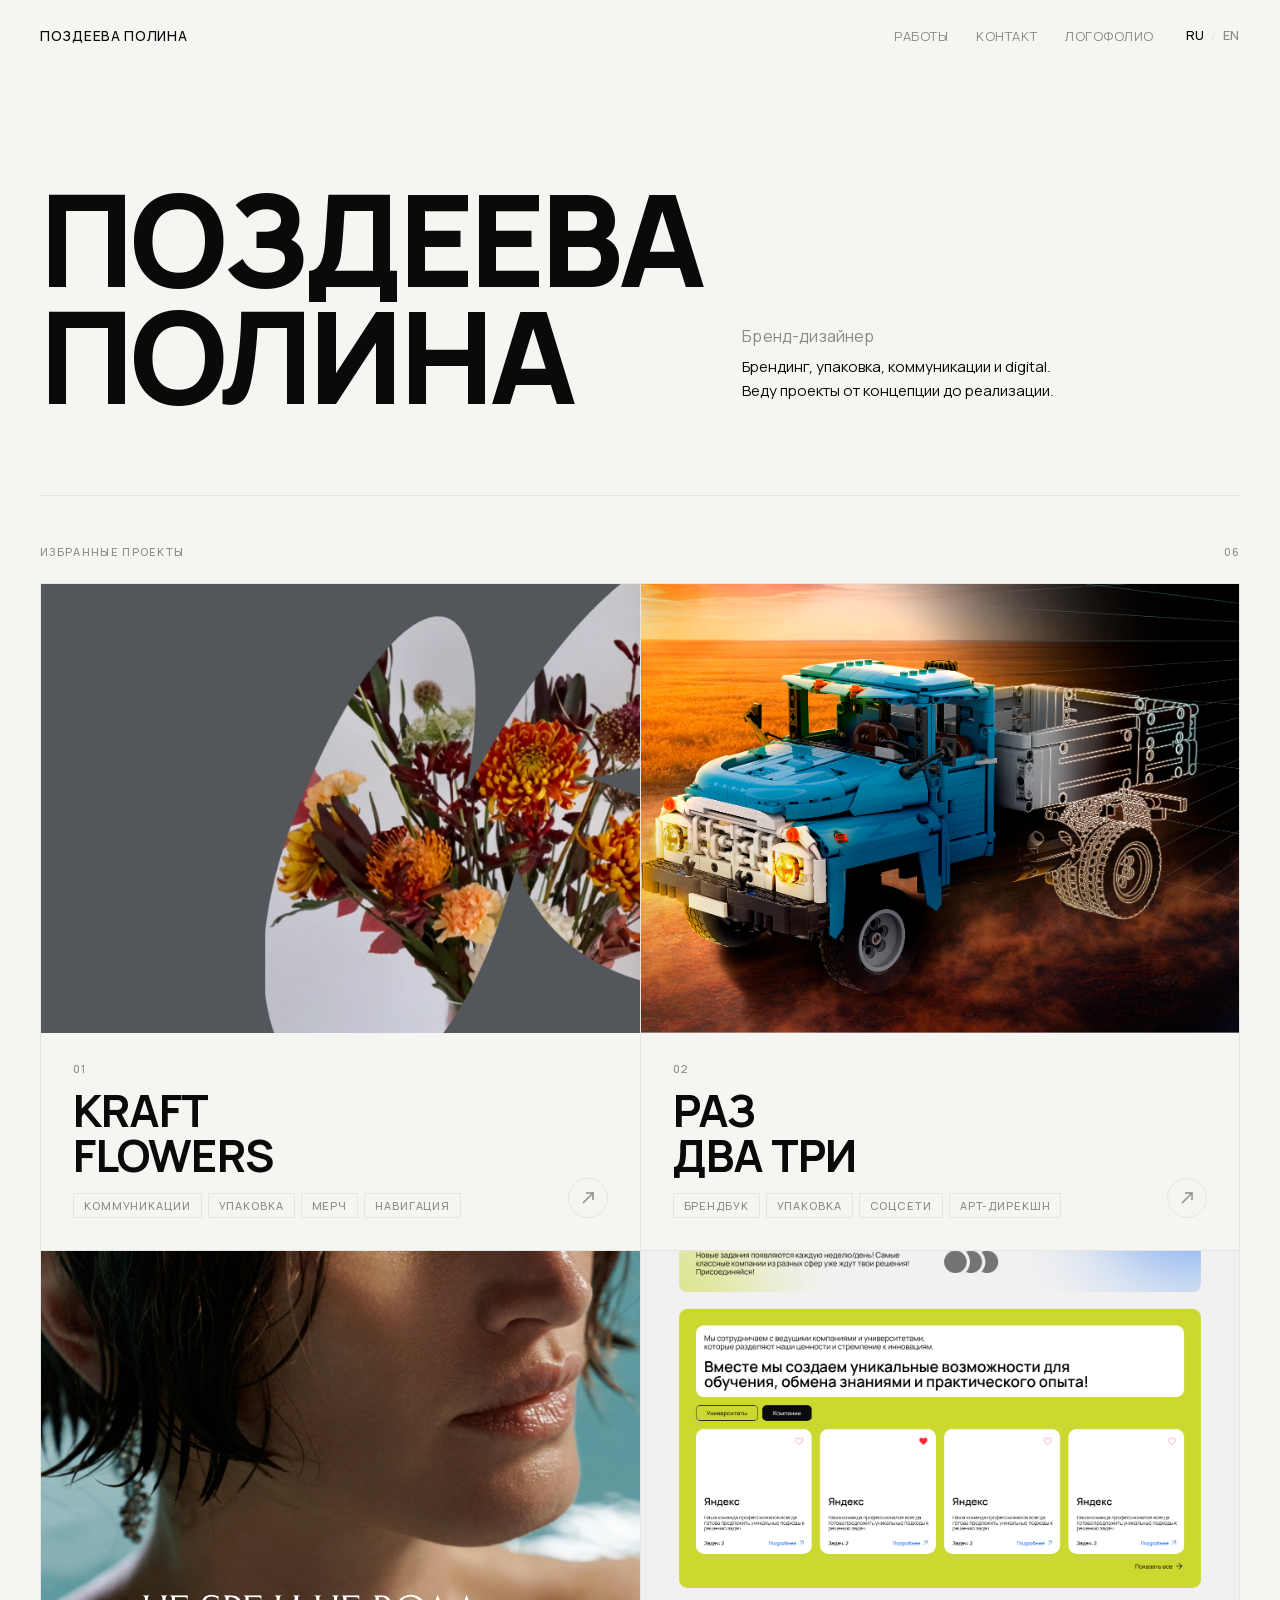
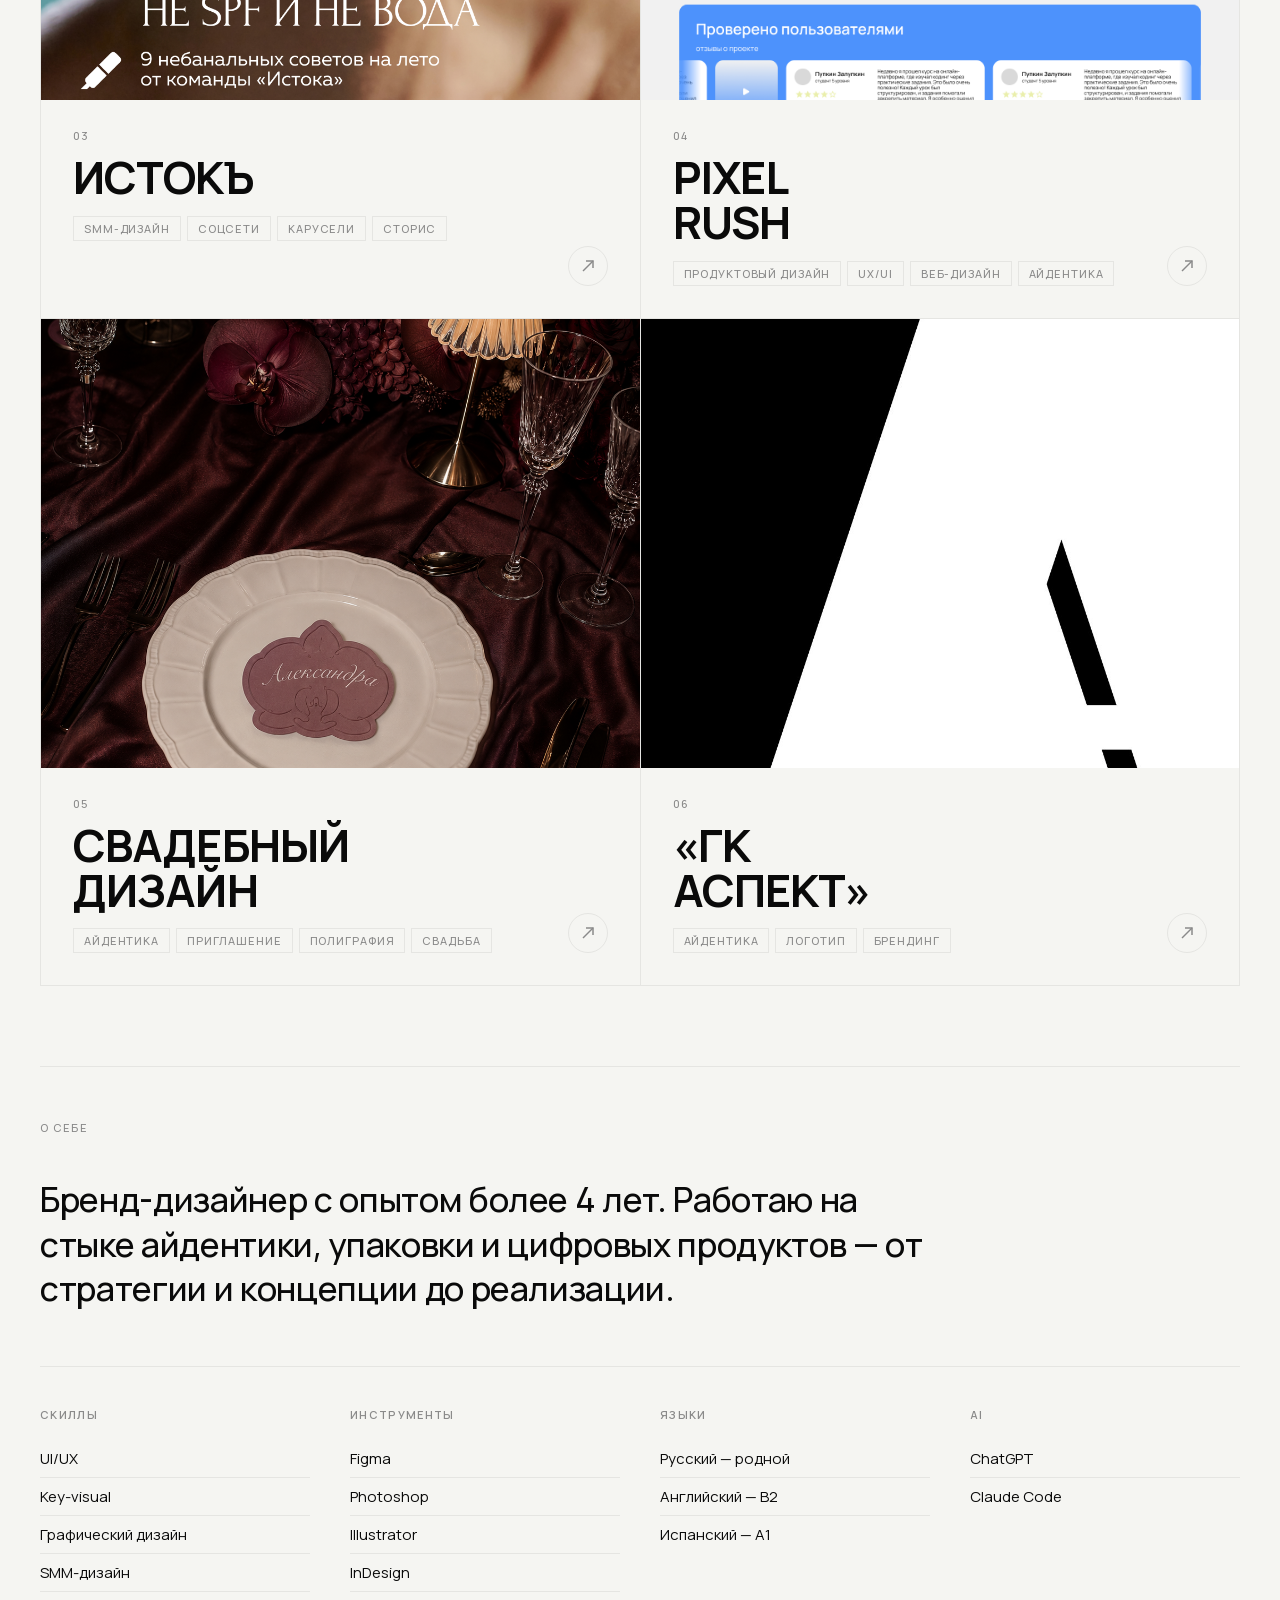
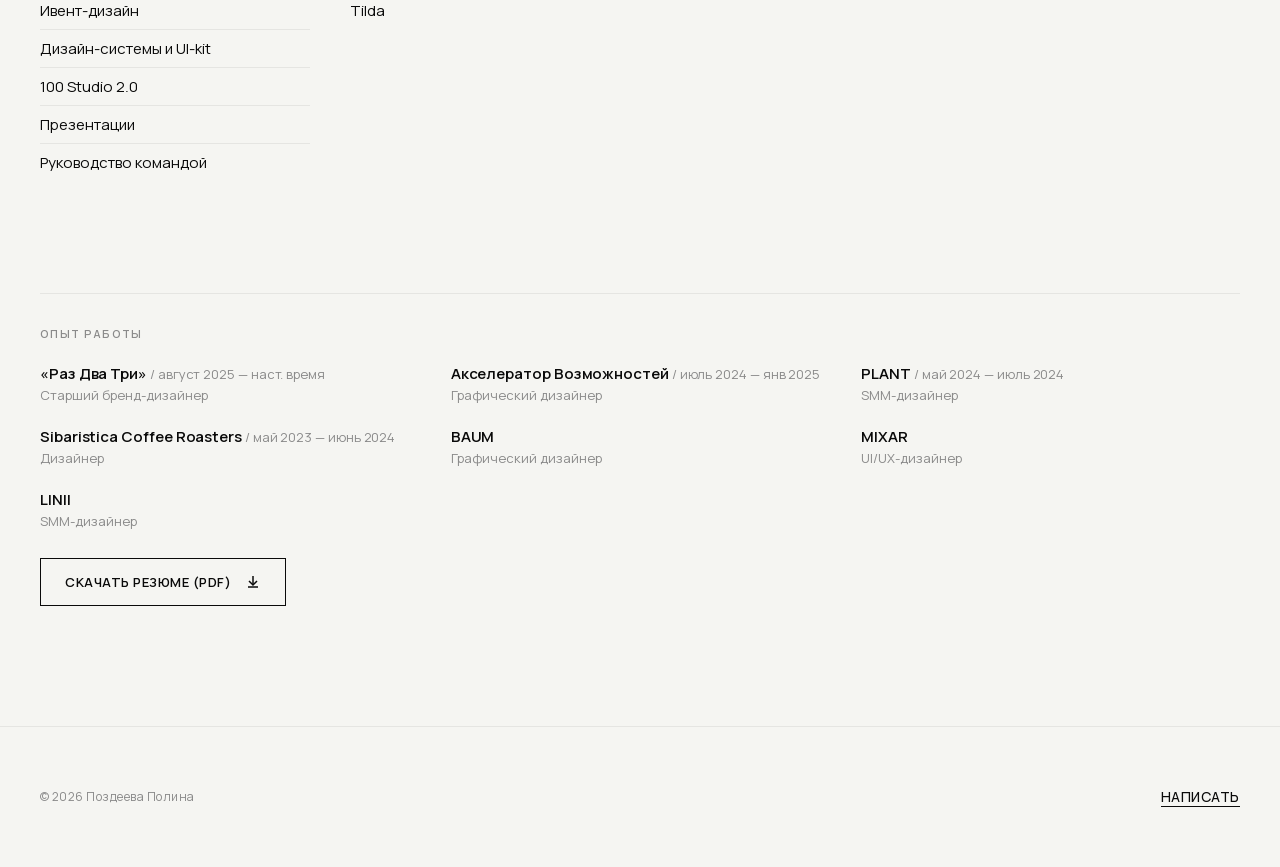
==== commit ce472039: "Раз Два Три: move to top of experience, add dates, emphasize packaging design system in CV" ====
--- a/index.html
+++ b/index.html
@@ -207,6 +207,7 @@
             <li data-ru="SMM-дизайн" data-en="SMM design">SMM-дизайн</li>
             <li data-ru="Ивент-дизайн" data-en="Event design">Ивент-дизайн</li>
             <li data-ru="Дизайн-системы и UI-kit" data-en="Design systems & UI-kits">Дизайн-системы и UI-kit</li>
+            <li data-ru="100 Studio 2.0" data-en="100 Studio 2.0">100 Studio 2.0</li>
             <li data-ru="Презентации" data-en="Presentations">Презентации</li>
             <li data-ru="Руководство командой" data-en="Team leadership">Руководство командой</li>
           </ul>
@@ -247,6 +248,11 @@
 
         <div class="exp-grid">
           <div class="exp-job">
+            <div class="exp-co">«Раз Два Три» <span class="exp-dates" data-ru="/ август 2025 — наст. время" data-en="/ Aug 2025 — present">/ август 2025 — наст. время</span></div>
+            <div class="exp-role" data-ru="Старший бренд-дизайнер" data-en="Senior Brand Designer">Старший бренд-дизайнер</div>
+          </div>
+
+          <div class="exp-job">
             <div class="exp-co">Акселератор Возможностей <span class="exp-dates" data-ru="/ июль 2024 — янв 2025" data-en="/ Jul 2024 — Jan 2025">/ июль 2024 — янв 2025</span></div>
             <div class="exp-role" data-ru="Графический дизайнер" data-en="Graphic Designer">Графический дизайнер</div>
           </div>
@@ -259,11 +265,6 @@
           <div class="exp-job">
             <div class="exp-co">Sibaristica Coffee Roasters <span class="exp-dates" data-ru="/ май 2023 — июнь 2024" data-en="/ May 2023 — Jun 2024">/ май 2023 — июнь 2024</span></div>
             <div class="exp-role" data-ru="Дизайнер" data-en="Designer">Дизайнер</div>
-          </div>
-
-          <div class="exp-job">
-            <div class="exp-co">«Раз Два Три»</div>
-            <div class="exp-role" data-ru="Старший бренд-дизайнер" data-en="Senior Brand Designer">Старший бренд-дизайнер</div>
           </div>
 
           <div class="exp-job">
